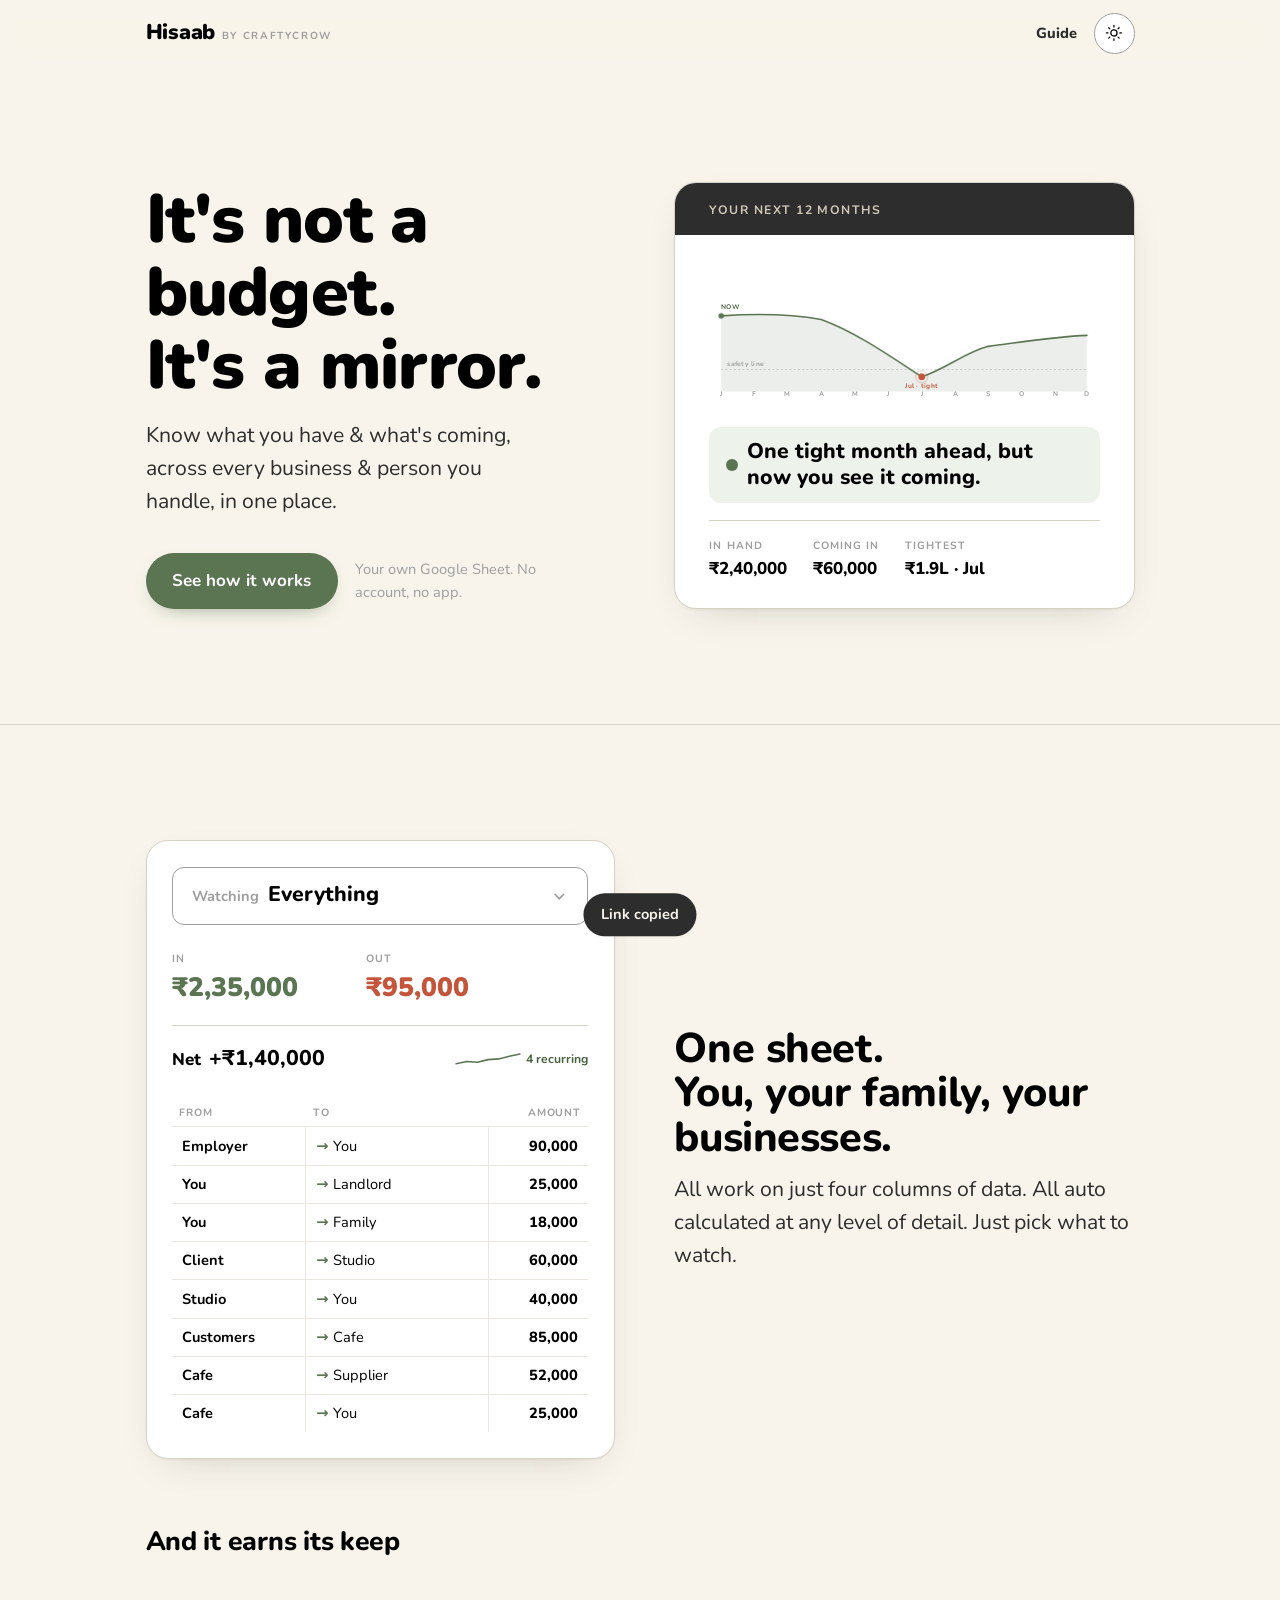
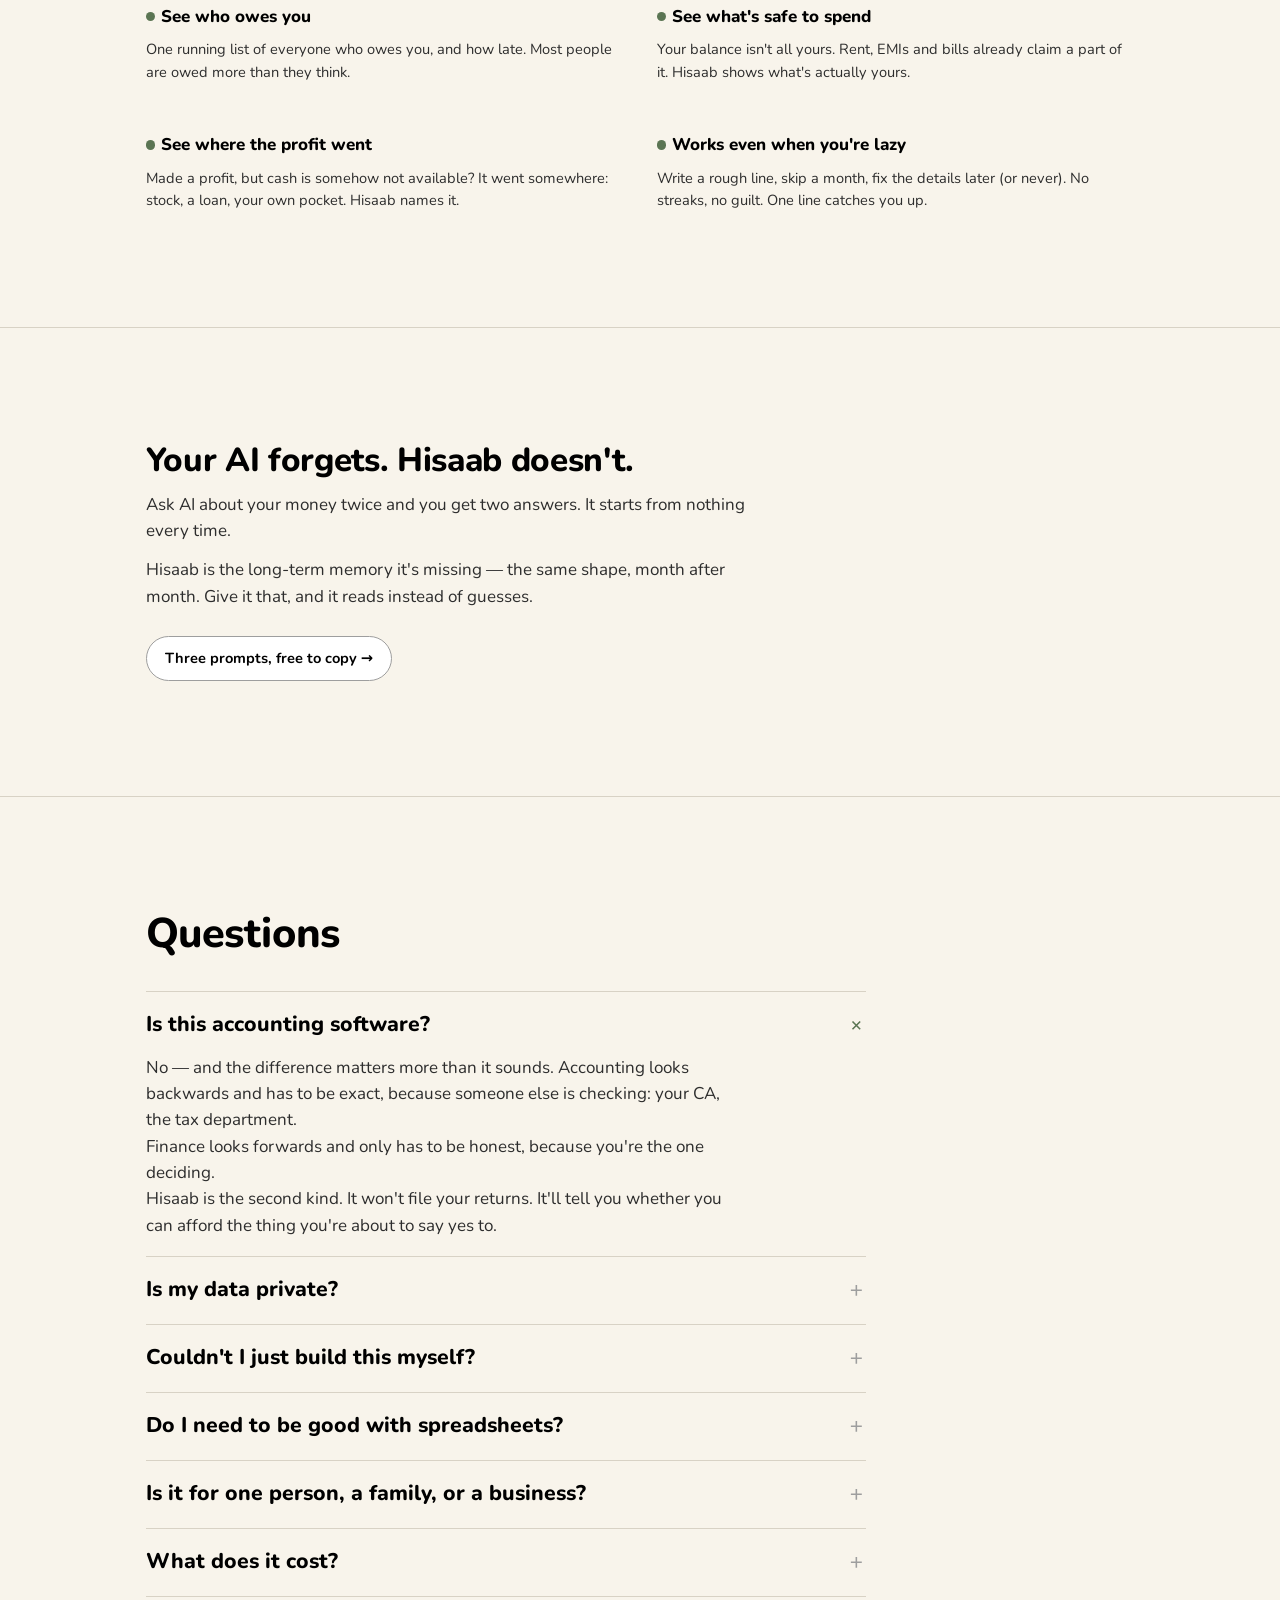
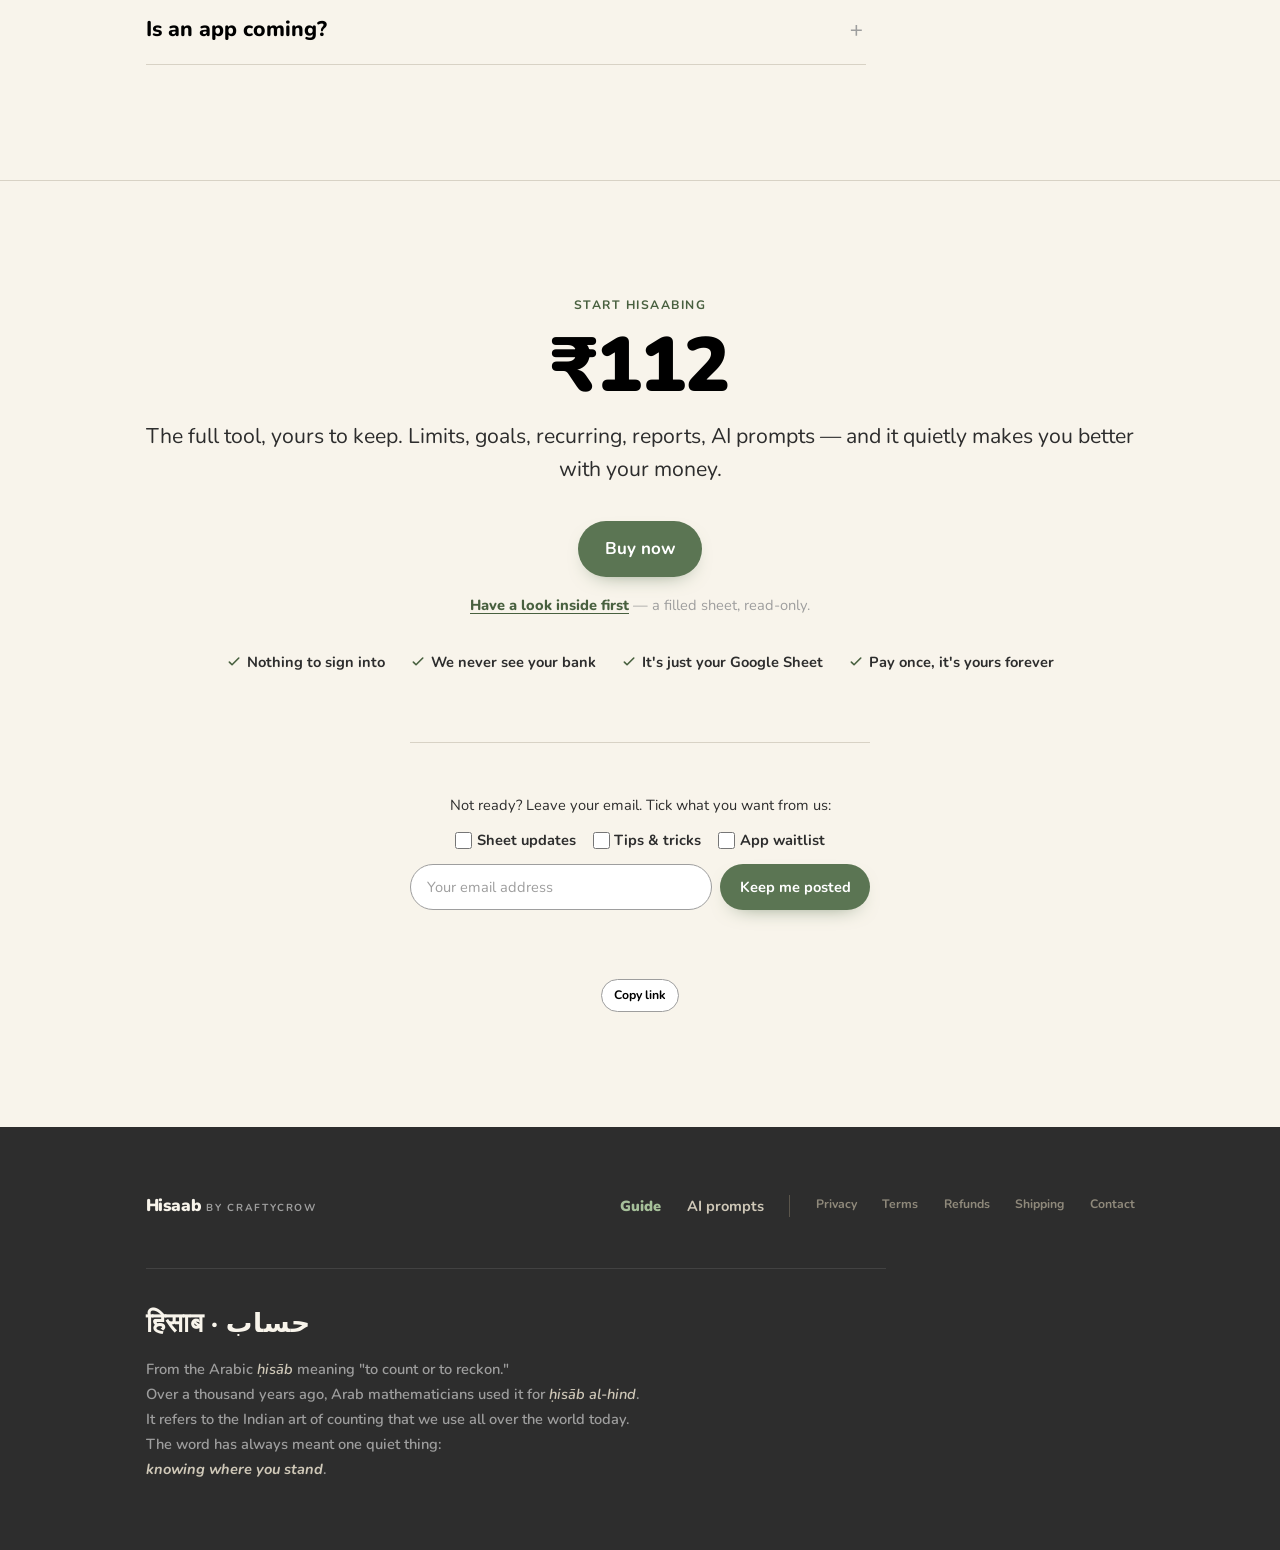
==== docs/index.html @ f3975058 "Landing: the two sheet links are real now The CTA's "look inside" and the thank-you page's sample li" ====
<!DOCTYPE html>
<html lang="en" class="js">
<head>
<meta charset="UTF-8" />
<meta name="viewport" content="width=device-width, initial-scale=1" />
<title>Hisaab — it's not a budget, it's a mirror</title>
<meta name="description" content="Know how much you have, and how much is coming. Your own Google Sheet. No account, no app." />

<link rel="icon" href="favicon.svg" type="image/svg+xml" />
<meta name="theme-color" content="#5B7553" />
<link rel="canonical" href="https://hisaab.craftycrow.co/" />

<!-- Open Graph / social share -->
<meta property="og:type" content="website" />
<meta property="og:site_name" content="Hisaab" />
<meta property="og:title" content="Hisaab — it's not a budget, it's a mirror" />
<meta property="og:description" content="Know how much you have, and how much is coming. Your own Google Sheet. No account, no app." />
<meta property="og:url" content="https://hisaab.craftycrow.co/" />
<meta property="og:image" content="https://hisaab.craftycrow.co/og-image.png" />
<meta property="og:image:width" content="1200" />
<meta property="og:image:height" content="630" />
<meta name="twitter:card" content="summary_large_image" />
<meta name="twitter:title" content="Hisaab — it's not a budget, it's a mirror" />
<meta name="twitter:description" content="Know how much you have, and how much is coming. Your own Google Sheet. No account, no app." />
<meta name="twitter:image" content="https://hisaab.craftycrow.co/og-image.png" />

<link rel="preconnect" href="https://fonts.googleapis.com" />
<link rel="preconnect" href="https://fonts.gstatic.com" crossorigin />
<link href="https://fonts.googleapis.com/css2?family=Nunito:wght@400;600;700;800;900&display=swap" rel="stylesheet" />

<!-- Analytics — GA4 + Meta pixel. Shared by every page. -->
<script src="analytics.js"></script>

<style>
/* ============================================================
   HISAAB — palette matched to the sheet
   sage = positive/actionable/inflows · terracotta = negative
   charcoal = section headers · gray = neutral lines
   cream page, white cards. Nunito throughout.
   Type scale: major third (x1.25). Space: 4px grid, geometric.
   ============================================================ */
:root{
  --fs-xs:.72rem; --fs-sm:.86rem; --fs-base:1rem; --fs-md:1.25rem;
  --fs-lg:1.5625rem; --fs-xl:1.953rem; --fs-2xl:2.441rem; --fs-3xl:3.052rem;
  --sp-1:.25rem; --sp-2:.5rem; --sp-3:.75rem; --sp-4:1rem; --sp-5:1.5rem;
  --sp-6:2rem; --sp-7:3rem; --sp-8:4rem; --sp-9:6rem; --sp-10:8rem;
  --radius:16px; --radius-lg:22px;
  --maxw:1040px; --measure:60ch;
  --ease:cubic-bezier(.22,.61,.36,1);

  --bg:#F8F4EB; --surface:#FFFFFF; --surface-2:#F2ECDF;
  --ink:#000000; --ink-soft:#2D2D2D; --ink-faint:#9E9E9E;
  --line:#D8D2C5; --gray:#9E9E9E; --charcoal:#2D2D2D; --cream:#F8F4EB;
  --accent:#5B7553; --accent-ink:#48603F; --accent-wash:rgba(91,117,83,.12);
  --sage-tint:#EDF2EB; --good:#5B7553; --warn:#C4553A; --terra-tint:#FAEAE4;
  --shadow:0 1px 2px rgba(45,45,45,.05), 0 14px 40px -22px rgba(45,45,45,.25);
}
html[data-theme="dark"]{
  --bg:#1C1D19; --surface:#26271F; --surface-2:#222319;
  --ink:#F4EFE3; --ink-soft:#CBC5B6; --ink-faint:#8E897C;
  --line:#383830; --gray:#6E6E66; --charcoal:#2D2D2D; --cream:#F4EFE3;
  --accent:#8AA87C; --accent-ink:#A6C09A; --accent-wash:rgba(138,168,124,.14);
  --sage-tint:#2B362A; --good:#8AA87C; --warn:#D9745A; --terra-tint:#3A2A24;
  --shadow:0 1px 2px rgba(0,0,0,.3), 0 18px 50px -26px rgba(0,0,0,.7);
}

*{box-sizing:border-box}
html{font-size:clamp(15px,.9rem + .22vw,17px);-webkit-text-size-adjust:100%;scroll-behavior:smooth}
@media (prefers-reduced-motion:reduce){html{scroll-behavior:auto}}
body{margin:0;background:var(--bg);color:var(--ink);
  font-family:"Nunito",system-ui,sans-serif;font-size:var(--fs-base);line-height:1.55;
  -webkit-font-smoothing:antialiased;text-rendering:optimizeLegibility;
  transition:background .4s var(--ease),color .4s var(--ease)}
.display{font-weight:800;line-height:1.08;letter-spacing:-.01em}
.label{font-weight:700;text-transform:uppercase;letter-spacing:.12em;font-size:var(--fs-xs);color:var(--ink-faint)}
.tnum{font-variant-numeric:tabular-nums}
h1,h2,h3{margin:0} p{margin:0} a{color:inherit}

.wrap{width:100%;max-width:var(--maxw);margin-inline:auto;padding-inline:var(--sp-5)}
.section{padding-block:clamp(3.5rem,9vw,7rem)}
.section + .section{border-top:1px solid var(--line)}

.js .reveal{opacity:0;transform:translateY(14px);transition:opacity .7s var(--ease),transform .7s var(--ease)}
.js .reveal.in{opacity:1;transform:none}
@media (prefers-reduced-motion:reduce){.js .reveal{opacity:1;transform:none;transition:none}}

/* top bar */
.topbar{position:sticky;top:0;z-index:40;backdrop-filter:saturate(140%) blur(10px);
  background:color-mix(in srgb,var(--bg) 84%,transparent);border-bottom:1px solid transparent;transition:border-color .3s}
.topbar.scrolled{border-bottom-color:var(--line)}
.topbar .wrap{display:flex;align-items:center;justify-content:space-between;padding-block:var(--sp-3)}
.brand{display:flex;align-items:baseline;gap:.5ch;font-weight:900;font-size:var(--fs-md);letter-spacing:-.01em;text-decoration:none}
.brand small{font-weight:700;font-size:.6rem;text-transform:uppercase;letter-spacing:.16em;color:var(--ink-faint)}
.bar-actions{display:flex;align-items:center;gap:var(--sp-4)}
.barlink{font-weight:800;font-size:var(--fs-sm);color:var(--ink-soft);text-decoration:none;transition:color .2s}
.barlink:hover{color:var(--accent-ink)}
.iconbtn{display:grid;place-items:center;width:2.4rem;height:2.4rem;border-radius:50%;border:1px solid var(--gray);background:var(--surface);color:var(--ink);cursor:pointer;transition:border-color .2s,transform .2s}
.iconbtn:hover{border-color:var(--accent);transform:translateY(-1px)}
.iconbtn svg{width:1.05rem;height:1.05rem;fill:none;stroke:currentColor;stroke-width:1.7;stroke-linecap:round;stroke-linejoin:round}
.iconbtn .moon{display:none}
html[data-theme="dark"] .iconbtn .sun{display:none}
html[data-theme="dark"] .iconbtn .moon{display:block}

.btn{display:inline-flex;align-items:center;gap:.6ch;font-family:inherit;font-weight:700;font-size:var(--fs-sm);padding:.7em 1.25em;border-radius:999px;border:1px solid transparent;cursor:pointer;text-decoration:none;transition:transform .18s var(--ease),box-shadow .2s,border-color .2s;white-space:nowrap}
.btn-primary{background:var(--accent);color:#fff;box-shadow:0 8px 22px -14px var(--accent)}
html[data-theme="dark"] .btn-primary{color:#1C1D19}
.btn-primary:hover{transform:translateY(-2px);box-shadow:0 14px 30px -14px var(--accent)}
.btn-ghost{background:var(--surface);border-color:var(--gray);color:var(--ink)}
.btn-ghost:hover{border-color:var(--accent);transform:translateY(-2px)}
.btn-sm{font-size:var(--fs-xs);padding:.6em 1em}
.btn-lg{font-size:var(--fs-base);padding:.82em 1.5em}
:focus-visible{outline:2.5px solid var(--accent);outline-offset:3px;border-radius:4px}

/* hero */
.hero .wrap{display:grid;gap:clamp(2rem,5vw,3.5rem);grid-template-columns:1fr;align-items:center}
@media(min-width:880px){.hero .wrap{grid-template-columns:1.02fr 1fr}}
.hero-copy h1{font-size:clamp(2.5rem,7vw,4rem);font-weight:900;margin-bottom:var(--sp-4)}
.hero-copy .lede{font-size:var(--fs-md);color:var(--ink-soft);max-width:30ch;margin-bottom:var(--sp-6)}
.hero-cta{display:flex;flex-wrap:wrap;align-items:center;gap:var(--sp-4)}
.hero-cta .fineprint{font-size:var(--fs-sm);color:var(--ink-faint);max-width:22ch}

/* the mirror (signature) */
.mirror{position:relative;background:var(--surface);border:1px solid var(--line);border-radius:var(--radius-lg);padding:0 var(--sp-6) var(--sp-5);box-shadow:var(--shadow);overflow:hidden}
.mirror .cap{background:var(--charcoal);color:var(--cream);margin:0 calc(-1*var(--sp-6)) var(--sp-5);padding:var(--sp-3) var(--sp-6)}
.mirror .cap .label{color:#CFC8B8}
.chart{position:relative;width:100%}
.chart svg{display:block;width:100%;height:auto}
.chart text{font-family:"Nunito",sans-serif;font-weight:700}
.chart .axis{font-size:11px;fill:var(--gray);letter-spacing:.04em}
.chart .lbl{font-size:11px;letter-spacing:.04em}
.line{fill:none;stroke:var(--accent);stroke-width:2.6;stroke-linecap:round;stroke-dasharray:1;stroke-dashoffset:1;animation:draw 1.5s var(--ease) .15s forwards}
@keyframes draw{to{stroke-dashoffset:0}}
.area{fill:var(--accent-wash);opacity:0;animation:fade .8s ease .9s forwards}
.cushion{stroke:var(--gray);stroke-width:1;stroke-dasharray:3 4;opacity:.7}
.dot{opacity:0;animation:fade .5s ease 1.15s forwards}
@keyframes fade{to{opacity:1}}
@media (prefers-reduced-motion:reduce){.line{stroke-dashoffset:0;animation:none}.area,.dot{animation:none;opacity:1}}
.verdict{display:flex;align-items:center;gap:.7ch;background:var(--sage-tint);border-radius:12px;padding:var(--sp-3) var(--sp-4);font-weight:800;font-size:var(--fs-md);line-height:1.2;margin-top:var(--sp-5);color:var(--ink)}
.verdict .pip{flex:none;width:.7rem;height:.7rem;border-radius:50%;background:var(--good)}
.figrow{display:flex;flex-wrap:wrap;gap:var(--sp-2) var(--sp-5);margin-top:var(--sp-4);padding-top:var(--sp-4);border-top:1px solid var(--line)}
.fig{display:flex;flex-direction:column;gap:.1rem}
.fig .k{font-weight:700;font-size:.62rem;text-transform:uppercase;letter-spacing:.1em;color:var(--ink-faint)}
.fig .v{font-weight:800;font-size:var(--fs-base)}

/* features — the moat, shown */
.feat-top{display:grid;gap:clamp(2rem,5vw,3.5rem);grid-template-columns:1fr;align-items:center}
@media(min-width:880px){.feat-top{grid-template-columns:1.02fr 1fr}
  /* desktop only: board first, copy after — breaks the page's left-text rhythm */
  .feat-copy{order:2}.board{order:1}}
.features h2{font-size:var(--fs-2xl);margin-bottom:var(--sp-3)}
.features .lede-2{font-size:var(--fs-md);color:var(--ink-soft);max-width:36ch}

.board{width:100%;max-width:560px;background:var(--surface);border:1px solid var(--line);border-radius:var(--radius-lg);box-shadow:var(--shadow);padding:var(--sp-5)}

/* the watchlist dropdown */
.wl-select{position:relative}
.wl-btn{width:100%;display:flex;align-items:center;gap:.7ch;font:inherit;font-weight:800;font-size:var(--fs-md);padding:.55em .9em;border-radius:12px;border:1px solid var(--gray);background:var(--surface);color:var(--ink);cursor:pointer;transition:border-color .2s}
.wl-btn:hover{border-color:var(--accent)}
.wl-btn .wl-pre{font-weight:700;font-size:var(--fs-sm);color:var(--ink-faint)}
.wl-btn .chev{width:1.1rem;height:1.1rem;color:var(--ink-faint);transition:transform .2s var(--ease);flex:none;margin-left:auto}
.wl-select.open .wl-btn .chev{transform:rotate(180deg);color:var(--accent)}
.wl-menu{position:absolute;left:0;right:0;top:calc(100% + 6px);z-index:20;background:var(--surface);border:1px solid var(--line);border-radius:12px;box-shadow:var(--shadow);padding:var(--sp-1);display:none}
.wl-select.open .wl-menu{display:block}
.wl-opt{display:flex;width:100%;justify-content:space-between;gap:var(--sp-3);font:inherit;font-weight:700;font-size:var(--fs-sm);text-align:left;padding:.5em .7em;border:none;border-radius:8px;background:transparent;color:var(--ink);cursor:pointer}
.wl-opt:hover,.wl-opt.active{background:var(--sage-tint);color:var(--accent-ink)}
.wl-opt small{color:var(--ink-faint);font-weight:700}

/* watchlist summary */
.wl-figs{display:flex;gap:var(--sp-8);margin-top:var(--sp-5)}
.wl-fig .k{font-weight:700;font-size:.62rem;text-transform:uppercase;letter-spacing:.1em;color:var(--ink-faint);display:block}
.wl-fig .v{font-weight:900;font-size:var(--fs-lg);font-variant-numeric:tabular-nums}
.wl-fig.in .v{color:var(--good)} .wl-fig.out .v{color:var(--warn)}
.wl-net{margin-top:var(--sp-4);padding-top:var(--sp-4);border-top:1px solid var(--line);display:flex;flex-wrap:wrap;justify-content:space-between;align-items:center;gap:var(--sp-3) var(--sp-4)}
.wl-net .wl-net-l{font-weight:800}
.wl-net .v{font-variant-numeric:tabular-nums;font-size:var(--fs-md);margin-left:.6ch}
.wl-spark{display:flex;align-items:center;gap:.6ch}
.wl-spark svg{width:64px;height:22px;flex:none;overflow:visible}
.wl-spark .sline{fill:none;stroke:var(--accent);stroke-width:2;stroke-linecap:round;stroke-linejoin:round}
.wl-spark .tag{font-size:var(--fs-xs);font-weight:700;color:var(--accent-ink)}

/* the sheet — feel of a grid, nothing more */
.gridmini{margin-top:var(--sp-5)}
.gridmini table{width:100%;border-collapse:collapse;font-size:var(--fs-sm)}
.gridmini th{text-align:left;font-weight:700;font-size:.62rem;text-transform:uppercase;letter-spacing:.08em;color:var(--ink-faint);padding:.3em .7em .5em}
.gridmini th.amt{text-align:right}
.gridmini td{border-top:1px solid color-mix(in srgb,var(--line) 55%,transparent);padding:.5em .7em;white-space:nowrap}
.gridmini td + td{border-left:1px solid color-mix(in srgb,var(--line) 55%,transparent)}
.gridmini td.from{font-weight:700}
.gridmini td.to{width:44%}
.gridmini td.to .arw{color:var(--accent);margin-right:.5ch;font-weight:800}
.gridmini td.amt{text-align:right;font-variant-numeric:tabular-nums;font-weight:800}
.gridmini tr{transition:background .3s var(--ease)}
.gridmini tr.hl td{background:var(--accent-wash)}

/* payoffs */
.conseq-h{font-size:var(--fs-lg);font-weight:800;margin:var(--sp-8) 0 var(--sp-5)}
.conseq{display:grid;gap:var(--sp-5) var(--sp-6);grid-template-columns:1fr}
@media(min-width:720px){.conseq{grid-template-columns:repeat(2,1fr)}}
.cq h4{font-weight:800;font-size:var(--fs-base);display:flex;align-items:center;gap:.6ch;margin-bottom:var(--sp-2)}
.cq h4 .pip{width:.55rem;height:.55rem;border-radius:50%;background:var(--good);flex:none}
.cq p{color:var(--ink-soft);font-size:var(--fs-sm);line-height:1.55}

/* ai — deliberately small; the whole story lives on ai.html */
.ai-wrap h2{font-size:var(--fs-xl);margin-bottom:var(--sp-3)}
.ai-wrap p{color:var(--ink-soft);max-width:var(--measure);margin:0 0 var(--sp-3)}
.ai-wrap .btn{margin-top:var(--sp-3)}

/* faq */
.faq-wrap h2{font-size:var(--fs-2xl);margin-bottom:var(--sp-6)}
.faq{max-width:720px}
details{border-top:1px solid var(--line);padding:var(--sp-4) 0}
details:last-child{border-bottom:1px solid var(--line)}
summary{list-style:none;cursor:pointer;display:flex;justify-content:space-between;align-items:center;gap:var(--sp-4);font-weight:800;font-size:var(--fs-md)}
summary::-webkit-details-marker{display:none}
summary .chev{flex:none;width:1.1rem;height:1.1rem;transition:transform .25s var(--ease);color:var(--ink-faint)}
details[open] summary .chev{transform:rotate(45deg);color:var(--accent)}
details p{color:var(--ink-soft);max-width:var(--measure);margin-top:var(--sp-3)}

/* cta */
.cta{text-align:center}
.price{font-weight:900;font-size:clamp(3rem,9vw,4.5rem);line-height:1;letter-spacing:-.02em}
.cta .sub{margin-top:var(--sp-4);font-size:var(--fs-md);color:var(--ink-soft)}
.cta .btn-lg{margin-top:var(--sp-6)}
.cta .inside{margin-top:var(--sp-5);font-size:var(--fs-sm);color:var(--ink-faint);max-width:46ch;margin-inline:auto;line-height:1.5}
.cta .peek{margin-top:var(--sp-4);font-size:var(--fs-sm);color:var(--ink-faint)}
.cta .peek a{color:var(--accent-ink);font-weight:800;text-underline-offset:3px}
.trust{display:flex;flex-wrap:wrap;justify-content:center;gap:var(--sp-2) var(--sp-5);margin-top:var(--sp-6);font-size:var(--fs-sm);font-weight:700;color:var(--ink-soft)}
.trust span{display:inline-flex;align-items:center;gap:.5ch}
.trust svg{width:.95rem;height:.95rem;color:var(--accent-ink);fill:none;stroke:currentColor;stroke-width:2.4;stroke-linecap:round;stroke-linejoin:round}
.cta-extra{margin-top:var(--sp-8);padding-top:var(--sp-7);border-top:1px solid var(--line);max-width:460px;margin-inline:auto}
.cta-extra .small{font-size:var(--fs-sm);color:var(--ink-soft);margin-bottom:var(--sp-3)}
.field{display:flex;gap:var(--sp-2);flex-wrap:wrap}
.field input{flex:1 1 200px;background:var(--surface);border:1px solid var(--gray);color:var(--ink);border-radius:999px;padding:.7em 1.1em;font:inherit;font-size:var(--fs-sm)}
.field input::placeholder{color:var(--ink-faint)}
.field input:focus{outline:none;border-color:var(--accent)}
.optrow{display:flex;flex-wrap:wrap;justify-content:center;gap:var(--sp-2) var(--sp-4);margin-bottom:var(--sp-3)}
.opt{display:inline-flex;align-items:center;gap:.5ch;font-size:var(--fs-sm);font-weight:700;color:var(--ink-soft);cursor:pointer}
.opt input{accent-color:var(--accent);width:1rem;height:1rem;cursor:pointer;margin:0}
.capnote{min-height:1.2em;margin-top:var(--sp-3);font-size:var(--fs-sm);color:var(--accent-ink);font-weight:700;opacity:0;transition:opacity .3s}
.capnote.show{opacity:1}
.share-row{display:flex;justify-content:center;gap:var(--sp-2);margin-top:var(--sp-6)}
.share-row .wa svg{width:.95rem;height:.95rem}

/* footer */
footer{padding-block:var(--sp-8);background:var(--charcoal)}
footer .wrap{display:block}
.footrow{display:flex;flex-wrap:wrap;justify-content:space-between;align-items:center;gap:var(--sp-4)}
footer .brand{font-size:var(--fs-base);color:var(--cream)}
footer .brand small{color:#9E9E9E}
footer small{color:#9E9E9E;font-weight:700;text-transform:uppercase;letter-spacing:.1em;font-size:.66rem}
.footnav{display:flex;flex-wrap:wrap;gap:var(--sp-2) var(--sp-5);font-weight:700;font-size:var(--fs-sm)}
.footnav a{color:#CFC8B8;text-decoration:none;transition:color .2s}
.footnav a:hover{color:var(--cream)}
.footnav a[href="guide.html"]{color:#A6C09A;font-weight:900}
.footnav a[href="guide.html"]:hover{color:var(--cream)}
/* legal links stay reachable, just quieter than the product ones */
.footnav .navsep{width:1px;align-self:stretch;min-height:1em;background:#5A554B}
.footnav a.lgl{font-size:var(--fs-xs);color:#8F897B}
.footnav a.lgl:hover{color:var(--cream)}
@media(max-width:560px){
  .footrow{justify-content:center;text-align:center}
  .footnav{justify-content:center;width:100%}
}
.footword{margin-top:var(--sp-7);padding-top:var(--sp-6);border-top:1px solid rgba(255,255,255,.1);max-width:74ch}
.footword .scripts{display:block;font-size:var(--fs-lg);font-weight:800;color:var(--cream);letter-spacing:.02em;margin-bottom:var(--sp-3)}
.footword .trivia{margin:0;color:#9E9E9E;font-weight:600;font-size:var(--fs-sm);line-height:1.7}
.footword .trivia em{color:#CFC8B8;font-style:italic}

.toast{position:fixed;left:50%;bottom:1.4rem;transform:translate(-50%,140%);background:var(--charcoal);color:var(--cream);padding:.7em 1.2em;border-radius:999px;font-size:var(--fs-sm);font-weight:700;z-index:60;transition:transform .35s var(--ease);box-shadow:var(--shadow)}
.toast.show{transform:translate(-50%,0)}
</style>
</head>
<body>

<header class="topbar" id="topbar">
  <div class="wrap">
    <a href="#" class="brand">Hisaab <small>by CraftyCrow</small></a>
    <div class="bar-actions">
      <a href="guide.html" class="barlink">Guide</a>
      <button class="iconbtn" id="theme" aria-label="Switch light and dark (press T)">
        <svg class="sun" viewBox="0 0 24 24"><circle cx="12" cy="12" r="4.2"/><path d="M12 2v2M12 20v2M2 12h2M20 12h2M5 5l1.4 1.4M17.6 17.6 19 19M19 5l-1.4 1.4M6.4 17.6 5 19"/></svg>
        <svg class="moon" viewBox="0 0 24 24"><path d="M20 14.5A8 8 0 1 1 9.5 4a6.3 6.3 0 0 0 10.5 10.5Z"/></svg>
      </button>
    </div>
  </div>
</header>

<main>

  <!-- HERO -->
  <section class="section hero">
    <div class="wrap">
      <div class="hero-copy reveal">
        <h1 class="display">It's not a budget.<br>It's a mirror.</h1>
        <p class="lede">Know what you have &amp; what's coming, across every business &amp; person you handle, in one place.</p>
        <div class="hero-cta">
          <a href="#how" class="btn btn-primary btn-lg">See how it works</a>
          <span class="fineprint">Your own Google Sheet. No account, no app.</span>
        </div>
      </div>

      <div class="mirror reveal">
        <div class="cap"><span class="label">Your next 12 months</span></div>
        <div class="chart">
          <svg viewBox="0 0 640 230" role="img" aria-label="Your projected balance over the next year. It dips below your safety line for one tight month around July, then recovers.">
            <line class="cushion" x1="20" y1="178" x2="620" y2="178"/>
            <path class="area" d="M20,90 C80,86 130,86 184,96 C240,116 300,158 349,190 C390,176 420,150 458,140 C520,132 570,124 620,122 L620,214 L20,214 Z"/>
            <path class="line" pathLength="1" d="M20,90 C80,86 130,86 184,96 C240,116 300,158 349,190 C390,176 420,150 458,140 C520,132 570,124 620,122"/>
            <g class="dot"><circle cx="20" cy="90" r="4.5" fill="var(--accent)"/></g>
            <g class="dot"><circle cx="349" cy="190" r="5.5" fill="var(--warn)"/><circle cx="349" cy="190" r="10" fill="none" stroke="var(--warn)" stroke-width="1" opacity=".5"/></g>
            <text class="lbl" x="20" y="78" fill="var(--accent-ink)">NOW</text>
            <text class="lbl" x="349" y="209" text-anchor="middle" fill="var(--warn)">Jul · tight</text>
            <text class="axis" x="30" y="172" text-anchor="start">safety line</text>
            <g class="axis" text-anchor="middle">
              <text x="20" y="222">J</text><text x="74" y="222">F</text><text x="129" y="222">M</text>
              <text x="184" y="222">A</text><text x="239" y="222">M</text><text x="294" y="222">J</text>
              <text x="349" y="222">J</text><text x="404" y="222">A</text><text x="458" y="222">S</text>
              <text x="513" y="222">O</text><text x="568" y="222">N</text><text x="620" y="222">D</text>
            </g>
          </svg>
        </div>
        <p class="verdict"><span class="pip"></span>One tight month ahead, but now you see it coming.</p>
        <div class="figrow tnum">
          <span class="fig"><span class="k">In hand</span><span class="v">₹2,40,000</span></span>
          <span class="fig"><span class="k">Coming in</span><span class="v">₹60,000</span></span>
          <span class="fig"><span class="k">Tightest</span><span class="v">₹1.9L · Jul</span></span>
        </div>
      </div>
    </div>
  </section>

  <!-- FEATURES -->
  <section class="section features" id="how">
    <div class="wrap">
      <div class="feat-top">
      <div class="feat-copy reveal">
        <h2 class="display">One sheet.<br>You, your family, your businesses.</h2>
        <p class="lede-2">All work on just four columns of data. All auto calculated at any level of detail. Just pick what to watch. </p>
      </div>

      <div class="board reveal">
        <div class="wl-select" id="wlSelect">
          <button class="wl-btn" id="wlBtn" aria-haspopup="listbox" aria-expanded="false">
            <span class="wl-pre">Watching</span><span id="wlCurrent">Everything</span>
            <svg class="chev" viewBox="0 0 24 24" fill="none" stroke="currentColor" stroke-width="2.2"><path d="M6 9l6 6 6-6"/></svg>
          </button>
          <div class="wl-menu" role="listbox" aria-label="What to watch">
            <button class="wl-opt active" role="option" data-scope="everything">Everything <small>all of it</small></button>
            <button class="wl-opt" role="option" data-scope="personal">Personal <small>just you</small></button>
            <button class="wl-opt" role="option" data-scope="family">Family <small>shared pot</small></button>
            <button class="wl-opt" role="option" data-scope="studio">Studio <small>freelance</small></button>
            <button class="wl-opt" role="option" data-scope="cafe">Cafe <small>the shop</small></button>
          </div>
        </div>

        <div class="wl-figs tnum">
          <div class="wl-fig in"><span class="k">In</span><span class="v" id="wlIn">₹2,35,000</span></div>
          <div class="wl-fig out"><span class="k">Out</span><span class="v" id="wlOut">₹95,000</span></div>
        </div>
        <div class="wl-net tnum">
          <span class="wl-net-l">Net<span class="v" id="wlNet">+₹1,40,000</span></span>
          <span class="wl-spark" id="wlSpark">
            <svg viewBox="0 0 100 28" preserveAspectRatio="none"><polyline class="sline" id="wlSline" points=""/></svg>
            <span class="tag" id="wlTag">4 recurring</span>
          </span>
        </div>

        <div class="gridmini tnum">
          <table>
            <thead>
              <tr><th>From</th><th>To</th><th class="amt">Amount</th></tr>
            </thead>
            <tbody>
              <tr data-scope="personal"><td class="from">Employer</td><td class="to"><span class="arw">→</span>You</td><td class="amt">90,000</td></tr>
              <tr data-scope="personal"><td class="from">You</td><td class="to"><span class="arw">→</span>Landlord</td><td class="amt">25,000</td></tr>
              <tr data-scope="personal family"><td class="from">You</td><td class="to"><span class="arw">→</span>Family</td><td class="amt">18,000</td></tr>
              <tr data-scope="studio"><td class="from">Client</td><td class="to"><span class="arw">→</span>Studio</td><td class="amt">60,000</td></tr>
              <tr data-scope="studio personal"><td class="from">Studio</td><td class="to"><span class="arw">→</span>You</td><td class="amt">40,000</td></tr>
              <tr data-scope="cafe"><td class="from">Customers</td><td class="to"><span class="arw">→</span>Cafe</td><td class="amt">85,000</td></tr>
              <tr data-scope="cafe"><td class="from">Cafe</td><td class="to"><span class="arw">→</span>Supplier</td><td class="amt">52,000</td></tr>
              <tr data-scope="cafe personal"><td class="from">Cafe</td><td class="to"><span class="arw">→</span>You</td><td class="amt">25,000</td></tr>
            </tbody>
          </table>
        </div>
      </div>
      </div>

      <h3 class="conseq-h display reveal">And it earns its keep</h3>
      <div class="conseq">
        <div class="cq reveal">
          <h4><span class="pip"></span>See who owes you</h4>
          <p>One running list of everyone who owes you, and how late. Most people are owed more than they think.</p>
        </div>
        <div class="cq reveal">
          <h4><span class="pip"></span>See what's safe to spend</h4>
          <p>Your balance isn't all yours. Rent, EMIs and bills already claim a part of it. Hisaab shows what's actually yours.</p>
        </div>
        <div class="cq reveal">
          <h4><span class="pip"></span>See where the profit went</h4>
          <p>Made a profit, but cash is somehow not available? It went somewhere: stock, a loan, your own pocket. Hisaab names it.</p>
        </div>
        <div class="cq reveal">
          <h4><span class="pip"></span>Works even when you're lazy</h4>
          <p>Write a rough line, skip a month, fix the details later (or never). No streaks, no guilt. One line catches you up.</p>
        </div>
      </div>
    </div>
  </section>

  <!-- AI -->
  <section class="section ai-wrap" id="ai">
    <div class="wrap">
      <h2 class="display reveal">Your AI forgets. Hisaab doesn't.</h2>
      <p class="reveal">Ask AI about your money twice and you get two answers. It starts from nothing every time.</p>
      <p class="reveal">Hisaab is the long-term memory it's missing — the same shape, month after month. Give it that, and it reads instead of guesses.</p>
      <a class="btn btn-ghost reveal" href="ai.html">Three prompts, free to copy →</a>
    </div>
  </section>

  <!-- FAQ -->
  <section class="section faq-wrap">
    <div class="wrap">
      <h2 class="display reveal">Questions</h2>
      <div class="faq reveal">
        <details open>
          <summary>Is this accounting software?<svg class="chev" viewBox="0 0 24 24" fill="none" stroke="currentColor" stroke-width="2"><path d="M12 5v14M5 12h14"/></svg></summary>
          <p>No — and the difference matters more than it sounds. Accounting looks backwards and has to be exact, because someone else is checking: your CA, the tax department.
              <br> Finance looks forwards and only has to be honest, because you're the one deciding.
              <br> Hisaab is the second kind. It won't file your returns. It'll tell you whether you can afford the thing you're about to say yes to.</p>
        </details>
        <details>
          <summary>Is my data private?<svg class="chev" viewBox="0 0 24 24" fill="none" stroke="currentColor" stroke-width="2"><path d="M12 5v14M5 12h14"/></svg></summary>
          <p>It's your own Google Sheet, in your Drive. We never see it.</p>
        </details>
        <details>
          <summary>Couldn't I just build this myself?<svg class="chev" viewBox="0 0 24 24" fill="none" stroke="currentColor" stroke-width="2"><path d="M12 5v14M5 12h14"/></svg></summary>
          <p>Try it. We did for years. Every version ended half-built and redesigned, with our time going into the sheet instead of the money.
              <br> We got it down to 4 columns: date, amount, from, to. Can't get simpler, and that simplicity took years to find. We did it once, so you don't have to.
              <br> Your focus stays on your money, not the sheet.</p>
        </details>
        <details>
          <summary>Do I need to be good with spreadsheets?<svg class="chev" viewBox="0 0 24 24" fill="none" stroke="currentColor" stroke-width="2"><path d="M12 5v14M5 12h14"/></svg></summary>
          <p>Nope. You just type what came in and what went out. Hisaab does the rest. You can do more as you get comfortable with it.</p>
        </details>
        <details>
          <summary>Is it for one person, a family, or a business?<svg class="chev" viewBox="0 0 24 24" fill="none" stroke="currentColor" stroke-width="2"><path d="M12 5v14M5 12h14"/></svg></summary>
          <p>All of them. One person, a family, or many businesses — all in the same sheet.</p>
        </details>
        <details>
          <summary>What does it cost?<svg class="chev" viewBox="0 0 24 24" fill="none" stroke="currentColor" stroke-width="2"><path d="M12 5v14M5 12h14"/></svg></summary>
          <p>₹112, once. It's your Google Sheet, not our server — nothing for us to run means nothing for you to renew.
              <br> We also run live group sessions every so often. You're never alone with a file.</p>
        </details>
        <details>
          <summary>Is an app coming?<svg class="chev" viewBox="0 0 24 24" fill="none" stroke="currentColor" stroke-width="2"><path d="M12 5v14M5 12h14"/></svg></summary>
          <p>Yes, depending on the demand. It will make things easier to use and more powerful.
              <br> The sheet isn't a demo for it. Sheet and app will run in parallel: your rows work in both. Tick the app box below to hold your place in line lock in a sweet early adopter discount.</p>
        </details>
      </div>
    </div>
  </section>

  <!-- CTA -->
  <section class="section cta" id="get">
    <div class="wrap">
      <p class="label reveal" style="color:var(--accent-ink);margin-bottom:var(--sp-3)">Start hisaabing</p>
      <div class="price display tnum reveal">₹112</div>
      <p class="sub reveal">The full tool, yours to keep. Limits, goals, recurring, reports, AI prompts — and it quietly makes you better with your money.</p>
      <!-- RAZORPAY: live ₹112 Payment Page. -->
      <a href="https://rzp.io/rzp/hisaab" class="btn btn-primary btn-lg reveal" id="buyBtn">Buy now</a>

      <!-- Demo: 'Hisaab — Sample Data', shared anyone-with-link → Viewer, with copy and
           download turned off. The /edit URL is correct: a viewer gets the real Sheets UI
           in view-only mode, tabs and all, which is the whole point of looking inside. -->
      <p class="peek reveal" id="peek"><a href="https://docs.google.com/spreadsheets/d/1dCx1LoKB7EAoq1Jb7nFKnoZnJEbb1T_bXIEAYVYGASI/edit?usp=sharing" id="demoLink" target="_blank" rel="noopener">Have a look inside first</a> — a filled sheet, read-only.</p>

      <div class="trust reveal">
        <span><svg viewBox="0 0 24 24"><path d="M5 12l4 4 10-10"/></svg>Nothing to sign into</span>
        <span><svg viewBox="0 0 24 24"><path d="M5 12l4 4 10-10"/></svg>We never see your bank</span>
        <span><svg viewBox="0 0 24 24"><path d="M5 12l4 4 10-10"/></svg>It's just your Google Sheet</span>
        <span><svg viewBox="0 0 24 24"><path d="M5 12l4 4 10-10"/></svg>Pay once, it's yours forever</span>
      </div>

      <div class="cta-extra reveal">
        <p class="small">Not ready? Leave your email. Tick what you want from us:</p>
        <div class="optrow">
          <label class="opt"><input type="checkbox" value="updates" />Sheet updates</label>
          <label class="opt"><input type="checkbox" value="tips" />Tips &amp; tricks</label>
          <label class="opt"><input type="checkbox" value="app" />App waitlist</label>
        </div>
        <div class="field">
          <input id="capIn" type="email" placeholder="Your email address" aria-label="Your email address" />
          <button class="btn btn-primary" id="capBtn">Keep me posted</button>
        </div>
        <div class="capnote" id="capNote">On its way.</div>
        <div class="share-row">
          <button class="btn btn-ghost btn-sm" id="copyLink">Copy link</button>
        </div>
      </div>
    </div>
  </section>
</main>

<footer>
  <div class="wrap">
    <div class="footrow">
      <span class="brand display">Hisaab <small>by CraftyCrow</small></span>
      <nav class="footnav">
        <a href="guide.html">Guide</a>
        <a href="ai.html">AI prompts</a>
        <span class="navsep" aria-hidden="true"></span>
        <a class="lgl" href="privacy.html">Privacy</a>
        <a class="lgl" href="terms.html">Terms</a>
        <a class="lgl" href="refund.html">Refunds</a>
        <a class="lgl" href="shipping.html">Shipping</a>
        <a class="lgl" href="contact.html">Contact</a>
      </nav>
    </div>
    <div class="footword">
      <span class="scripts">हिसाब · حساب</span>
      <p class="trivia">From the Arabic <em>ḥisāb</em> meaning "to count or to reckon."
          <br> Over a thousand years ago, Arab mathematicians used it for <em>ḥisāb al-hind</em>.
          <br>It refers to the Indian art of counting that we use all over the world today.
          <br>The word has always meant one quiet thing:
          <br><b><em>knowing where you stand</em></b>.</p>
    </div>
  </div>
</footer>

<div class="toast" id="toast">Link copied</div>

<script>
(function(){
  "use strict";
  var root=document.documentElement;
  function setTheme(t){root.setAttribute("data-theme",t);try{localStorage.setItem("hisaab-theme",t);}catch(e){}}
  (function(){var s=null;try{s=localStorage.getItem("hisaab-theme");}catch(e){}
    root.setAttribute("data-theme", s || "light");})();
  function toggle(){setTheme(root.getAttribute("data-theme")==="dark"?"light":"dark");}
  document.getElementById("theme").addEventListener("click",toggle);
  document.addEventListener("keydown",function(e){if((e.key==="t"||e.key==="T")&&!/input|textarea/i.test(e.target.tagName))toggle();});

  var toast=document.getElementById("toast"),tT;
  function showToast(m){toast.textContent=m;toast.classList.add("show");clearTimeout(tT);tT=setTimeout(function(){toast.classList.remove("show");},1900);}

  document.getElementById("copyLink").addEventListener("click",function(){
    var link=document.querySelector('link[rel="canonical"]');
    var url=(link&&link.href)||location.origin+"/";
    if(navigator.clipboard&&navigator.clipboard.writeText){navigator.clipboard.writeText(url).then(function(){showToast("Link copied");},function(){showToast("Copy failed");});}
    else{var t=document.createElement("textarea");t.value=url;document.body.appendChild(t);t.select();try{document.execCommand("copy");showToast("Link copied");}catch(e){showToast("Copy failed");}document.body.removeChild(t);}
  });

  // buy button — opens Razorpay Payment Page once the URL is set; until then, guide to email capture
  var buyBtn=document.getElementById("buyBtn");
  if(buyBtn){
    buyBtn.addEventListener("click",function(e){
      if(buyBtn.getAttribute("href")==="PASTE_RAZORPAY_URL"){
        e.preventDefault();
        showToast("Payments open any day now — drop your email below and we'll tell you first.");
        var ci=document.getElementById("capIn");
        if(ci){ci.scrollIntoView({behavior:"smooth",block:"center"});setTimeout(function(){ci.focus();},350);}
      }
    });
  }

  // capture — posts to CraftyForms
  var CRAFTY_FORM="https://crafty-form-server.fly.dev/api/incoming-webhook/092f09b0feb36b850c5b0aa54fd27d7e9b5f4f7f/86ee5fad-4a0c-46b6-95dd-7efdb2c15ca5";
  document.getElementById("capBtn").addEventListener("click",function(){
    var input=document.getElementById("capIn"),v=input.value.trim(),note=document.getElementById("capNote"),btn=this;
    var picked=[].slice.call(document.querySelectorAll(".optrow input:checked")).map(function(c){return c.value;});
    function warn(m){note.textContent=m;note.style.color="var(--warn)";note.classList.add("show");}
    if(!/^[^@\s]+@[^@\s]+\.[^@\s]+$/.test(v)){warn("Add a valid email first.");return;}
    if(!picked.length){warn("Tick at least one box.");return;}
    btn.disabled=true;note.textContent="Sending…";note.style.color="var(--ink-faint)";note.classList.add("show");
    fetch(CRAFTY_FORM,{method:"POST",headers:{"Content-Type":"application/json"},
      body:JSON.stringify({email_id_0:v,opt_ins_1:picked.join(", ")})})
      .then(function(r){
        if(!r.ok)throw 0;
        note.textContent="Noted. You're on the list.";note.style.color="var(--accent-ink)";
        if(window.hisaab)window.hisaab.track("generate_lead","Lead",{event_category:"engagement",event_label:picked.join(", ")});
        input.value="";
        [].slice.call(document.querySelectorAll(".optrow input:checked")).forEach(function(c){c.checked=false;});
      })
      .catch(function(){warn("That didn't send. Try again, or email support@craftycrow.co.");})
      .then(function(){btn.disabled=false;});
  });
  document.getElementById("capIn").addEventListener("keydown",function(e){if(e.key==="Enter")document.getElementById("capBtn").click();});

  // watchlist demo — the sheet rolled up to any scope
  var wlSelect=document.getElementById("wlSelect");
  if(wlSelect){
    var wlBtn=document.getElementById("wlBtn"),
        wlCurrent=document.getElementById("wlCurrent"),
        wlOpts=wlSelect.querySelectorAll(".wl-opt"),
        wlRows=document.querySelectorAll(".gridmini tbody tr"),
        wlIn=document.getElementById("wlIn"),wlOut=document.getElementById("wlOut"),
        wlNet=document.getElementById("wlNet"),wlSline=document.getElementById("wlSline"),
        wlTag=document.getElementById("wlTag"),wlSpark=document.getElementById("wlSpark");
    var data={
      everything:{label:"Everything",in:"₹2,35,000",out:"₹95,000",net:"+₹1,40,000",tag:"4 recurring",spark:[.30,.42,.38,.52,.56,.70,.82]},
      personal:{label:"Personal",in:"₹1,55,000",out:"₹43,000",net:"+₹1,12,000",tag:"salary · monthly",spark:[.50,.52,.50,.54,.53,.56,.58]},
      family:{label:"Family",in:"₹18,000",out:"₹16,000",net:"+₹2,000",tag:"household · monthly",spark:[.50,.50,.50,.50,.50,.50,.50]},
      studio:{label:"Studio",in:"₹60,000",out:"₹40,000",net:"+₹20,000",tag:"retainer · monthly",spark:[.40,.62,.44,.66,.48,.68,.52]},
      cafe:{label:"Cafe",in:"₹85,000",out:"₹77,000",net:"+₹8,000",tag:"supplies · monthly",spark:[.45,.60,.50,.68,.42,.64,.55]}
    };
    function sparkPts(a){return a.map(function(v,i){var x=i*(100/(a.length-1));var y=26-v*24;return x.toFixed(1)+","+y.toFixed(1);}).join(" ");}
    function pick(s){
      var d=data[s];
      wlCurrent.textContent=d.label;
      wlIn.textContent=d.in;wlOut.textContent=d.out;wlNet.textContent=d.net;
      wlSline.setAttribute("points",sparkPts(d.spark));
      wlTag.textContent=d.tag;
      wlOpts.forEach(function(o){o.classList.toggle("active",o.getAttribute("data-scope")===s);});
      wlRows.forEach(function(r){
        var on=s!=="everything"&&(" "+r.getAttribute("data-scope")+" ").indexOf(" "+s+" ")>-1;
        r.classList.toggle("hl",on);
      });
      closeMenu();
    }
    function openMenu(){wlSelect.classList.add("open");wlBtn.setAttribute("aria-expanded","true");}
    function closeMenu(){wlSelect.classList.remove("open");wlBtn.setAttribute("aria-expanded","false");}
    wlBtn.addEventListener("click",function(e){e.stopPropagation();wlSelect.classList.contains("open")?closeMenu():openMenu();});
    wlOpts.forEach(function(o){o.addEventListener("click",function(){pick(o.getAttribute("data-scope"));});});
    document.addEventListener("click",function(e){if(!wlSelect.contains(e.target))closeMenu();});
    document.addEventListener("keydown",function(e){if(e.key==="Escape")closeMenu();});
    pick("everything");
  }

  var bar=document.getElementById("topbar");
  addEventListener("scroll",function(){bar.classList.toggle("scrolled",scrollY>8);},{passive:true});

  var reduce=window.matchMedia&&matchMedia("(prefers-reduced-motion: reduce)").matches;
  var els=document.querySelectorAll(".reveal");
  if(reduce||!("IntersectionObserver" in window)){els.forEach(function(el){el.classList.add("in");});}
  else{var io=new IntersectionObserver(function(es){es.forEach(function(en){if(en.isIntersecting){en.target.classList.add("in");io.unobserve(en.target);}});},{rootMargin:"0px 0px -8% 0px",threshold:.12});els.forEach(function(el){io.observe(el);});}
})();
</script>
</body>
</html>
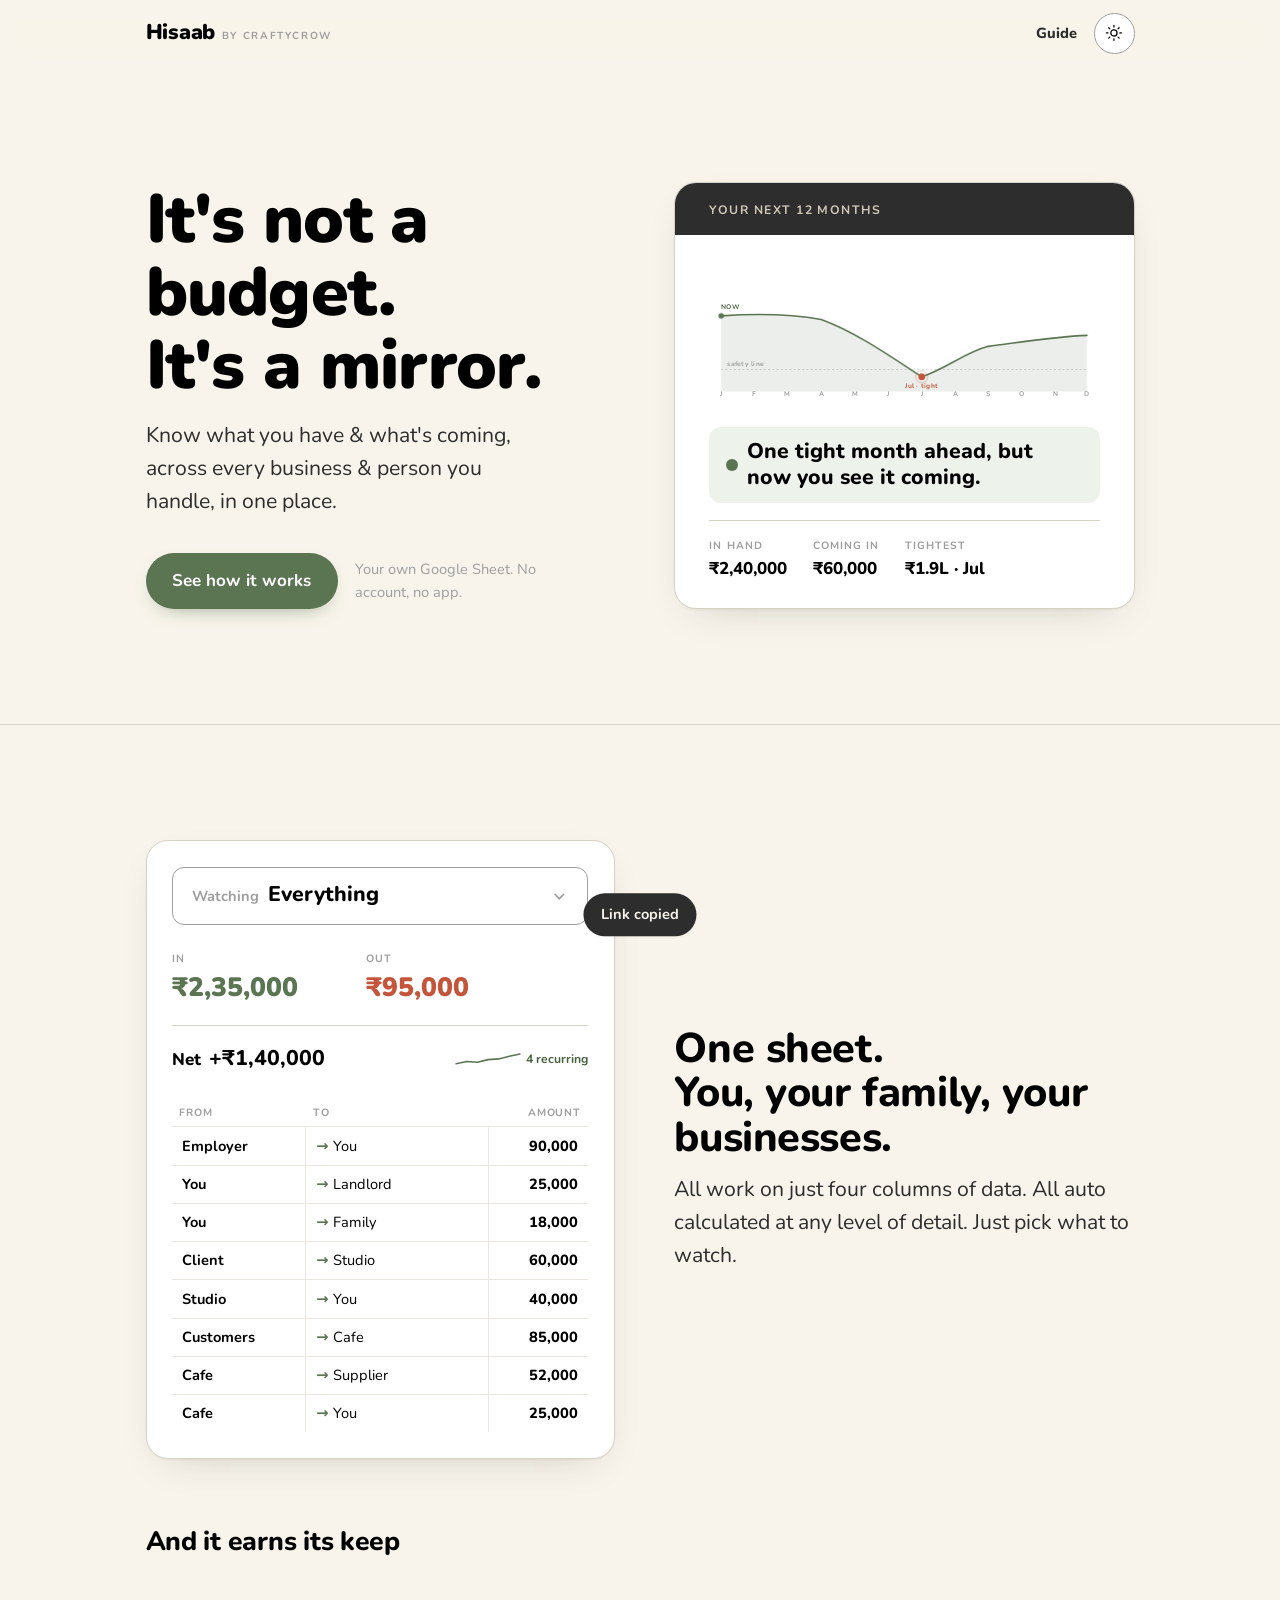
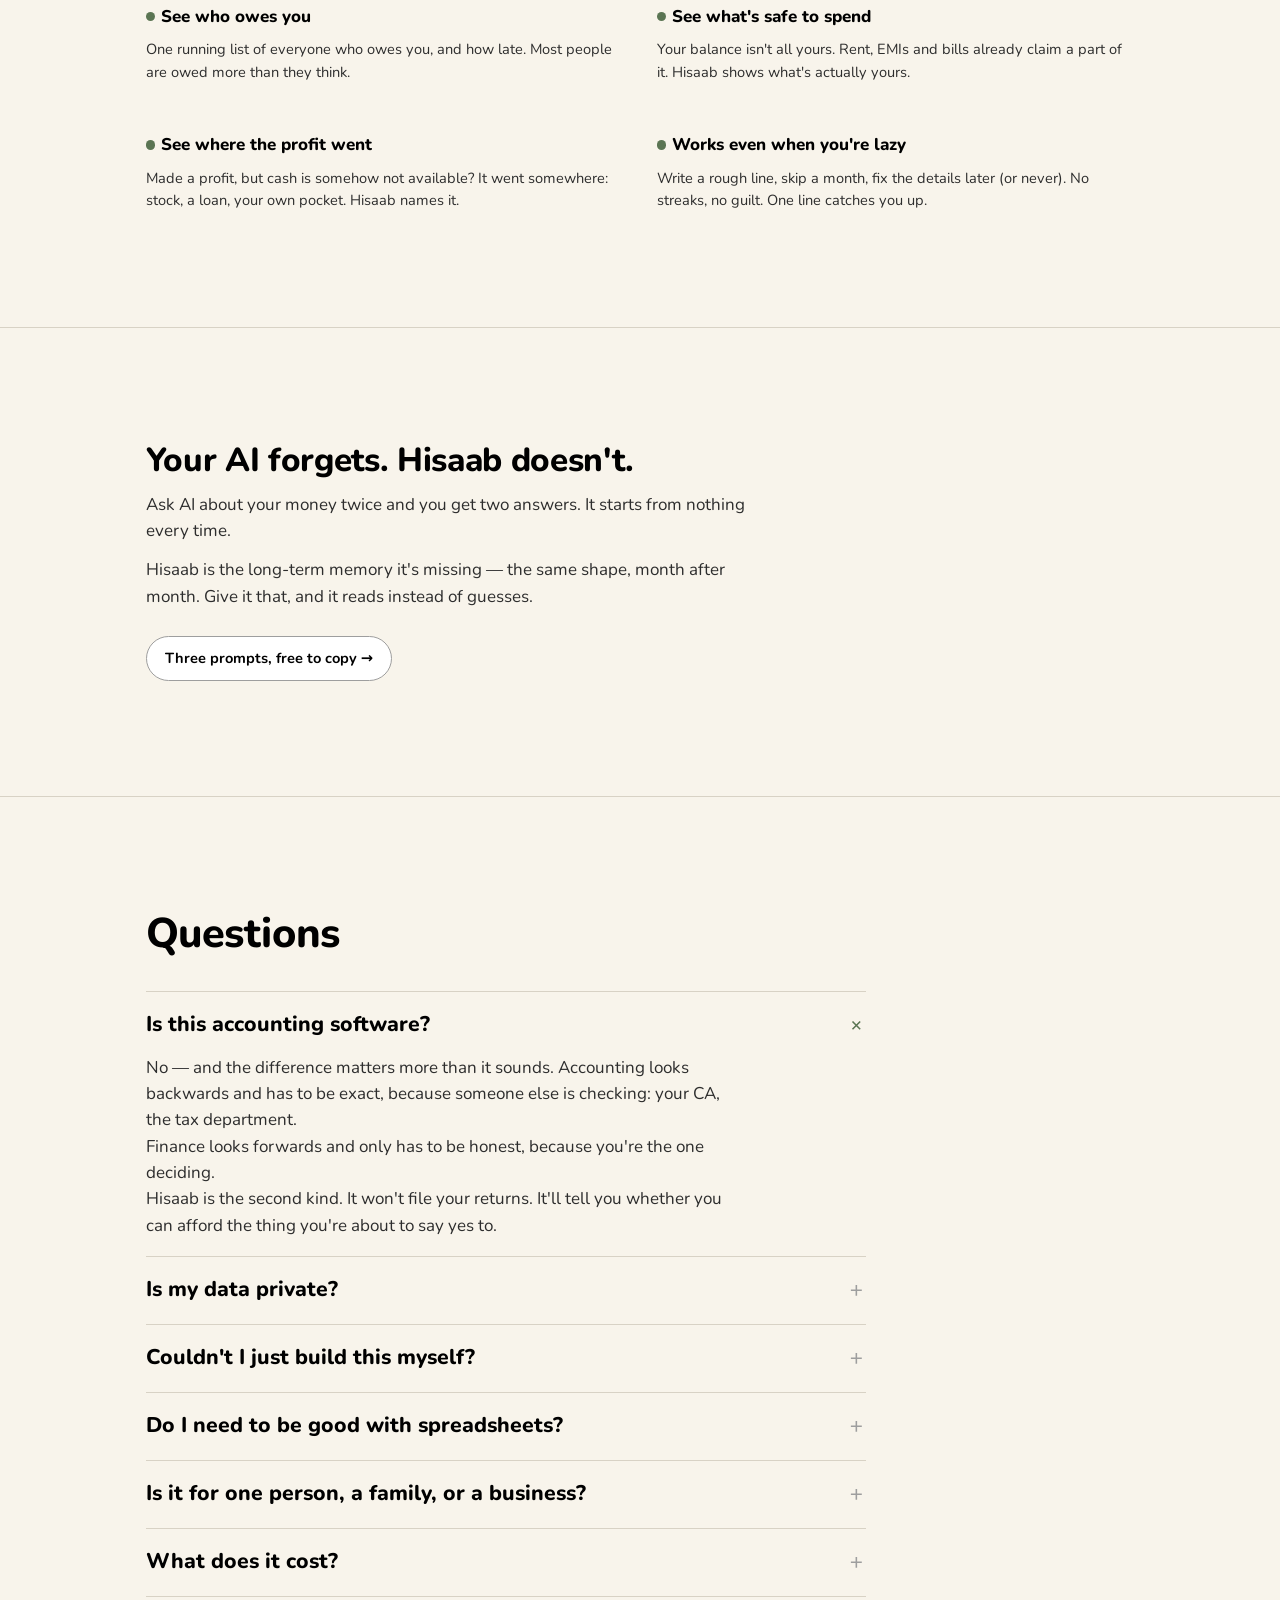
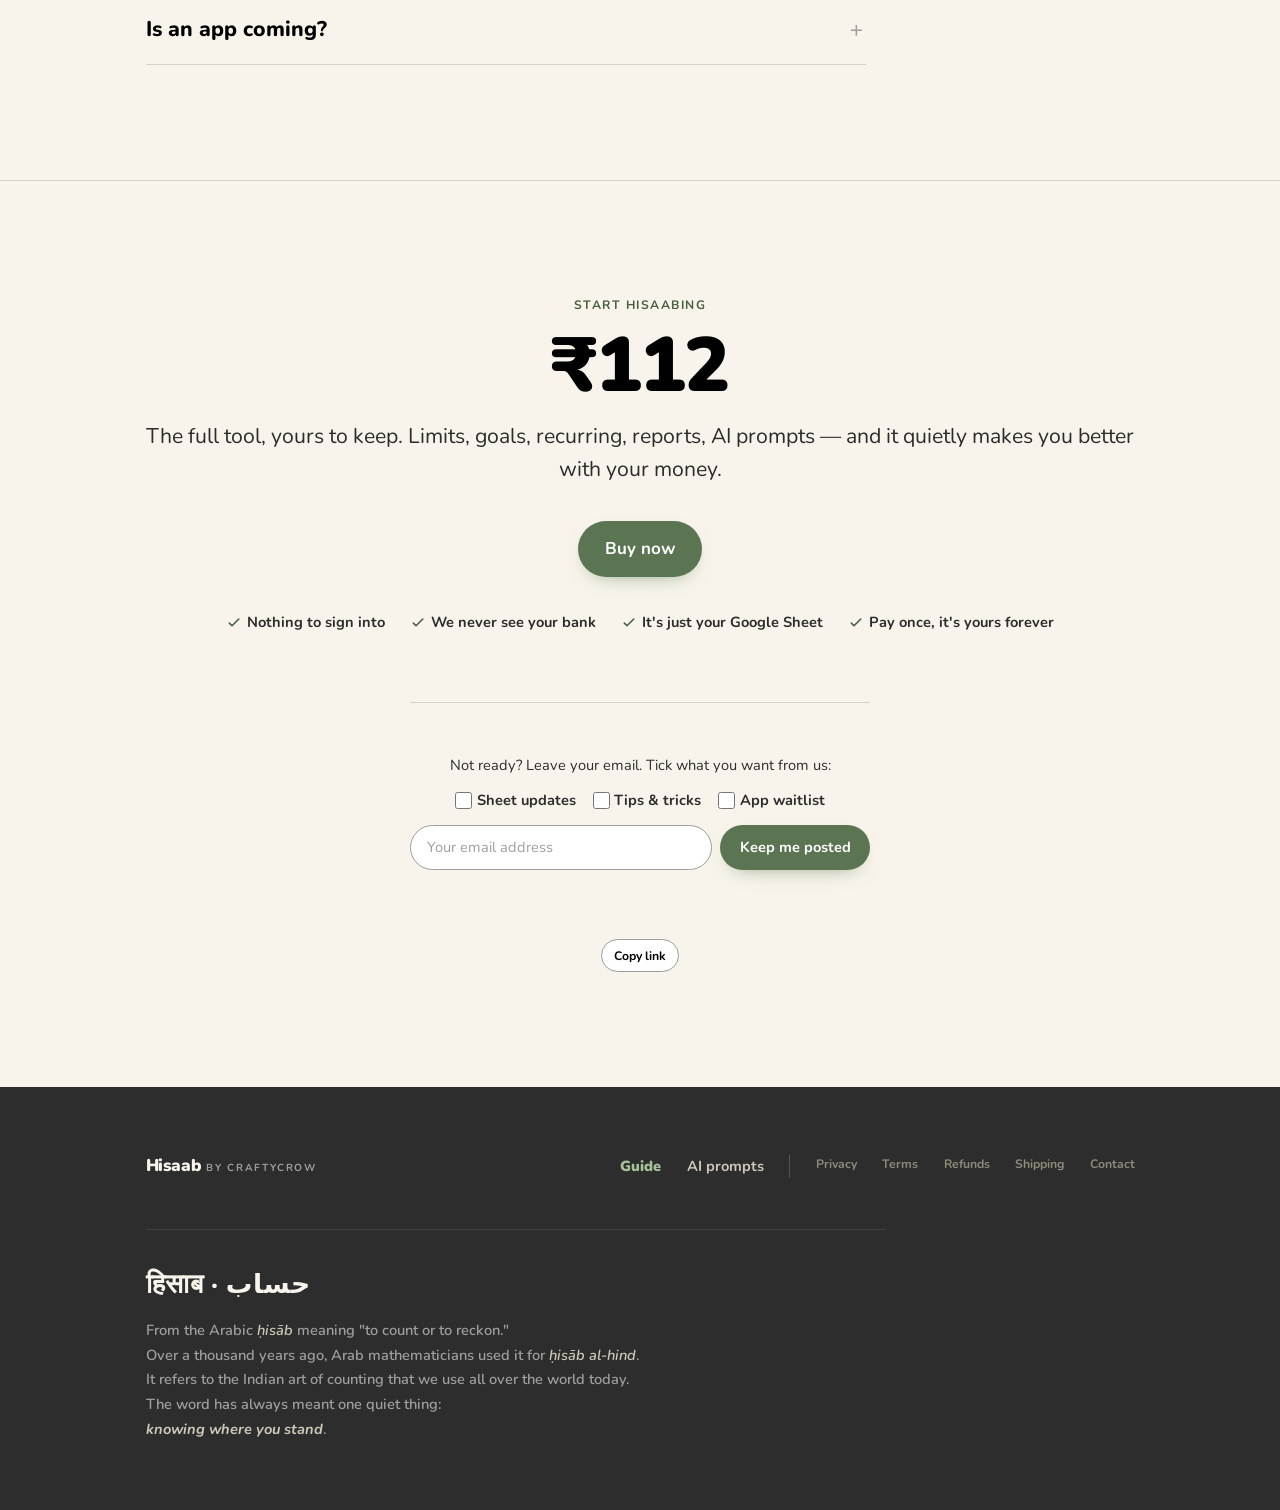
==== commit 150f49e6: "Landing: no demo door beside the buy button The "have a look inside" line sat directly under Buy now" ====
--- a/docs/index.html
+++ b/docs/index.html
@@ -469,10 +469,10 @@
       <!-- RAZORPAY: live ₹112 Payment Page. -->
       <a href="https://rzp.io/rzp/hisaab" class="btn btn-primary btn-lg reveal" id="buyBtn">Buy now</a>
 
-      <!-- Demo: 'Hisaab — Sample Data', shared anyone-with-link → Viewer, with copy and
-           download turned off. The /edit URL is correct: a viewer gets the real Sheets UI
-           in view-only mode, tabs and all, which is the whole point of looking inside. -->
-      <p class="peek reveal" id="peek"><a href="https://docs.google.com/spreadsheets/d/1dCx1LoKB7EAoq1Jb7nFKnoZnJEbb1T_bXIEAYVYGASI/edit?usp=sharing" id="demoLink" target="_blank" rel="noopener">Have a look inside first</a> — a filled sheet, read-only.</p>
+      <!-- No demo link at the CTA. A second door beside the buy button is an exit, and
+           a stranger's filled sheet reads as "this is how much you must know" rather than
+           as proof. The sample lives on the thank-you page, where looking around is free.
+           .peek styling is kept — the line may come back somewhere earlier on the page. -->
 
       <div class="trust reveal">
         <span><svg viewBox="0 0 24 24"><path d="M5 12l4 4 10-10"/></svg>Nothing to sign into</span>
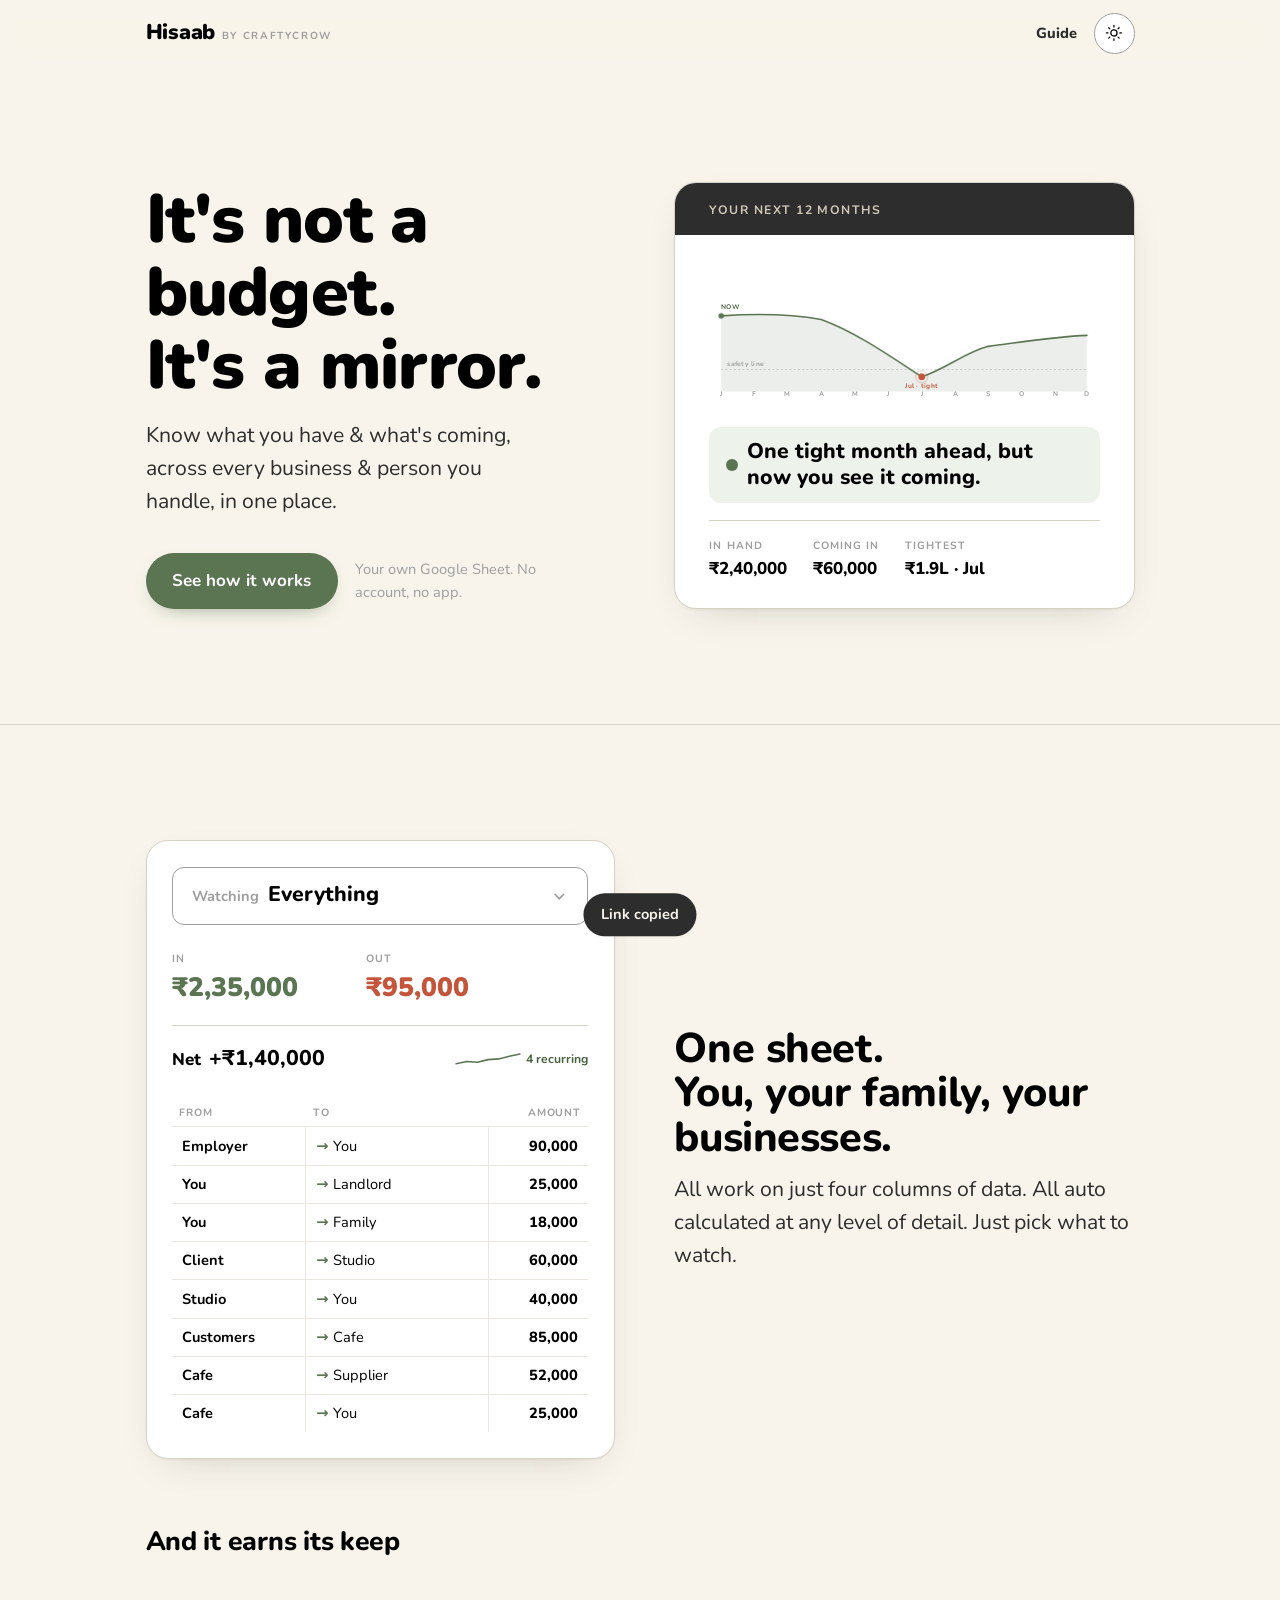
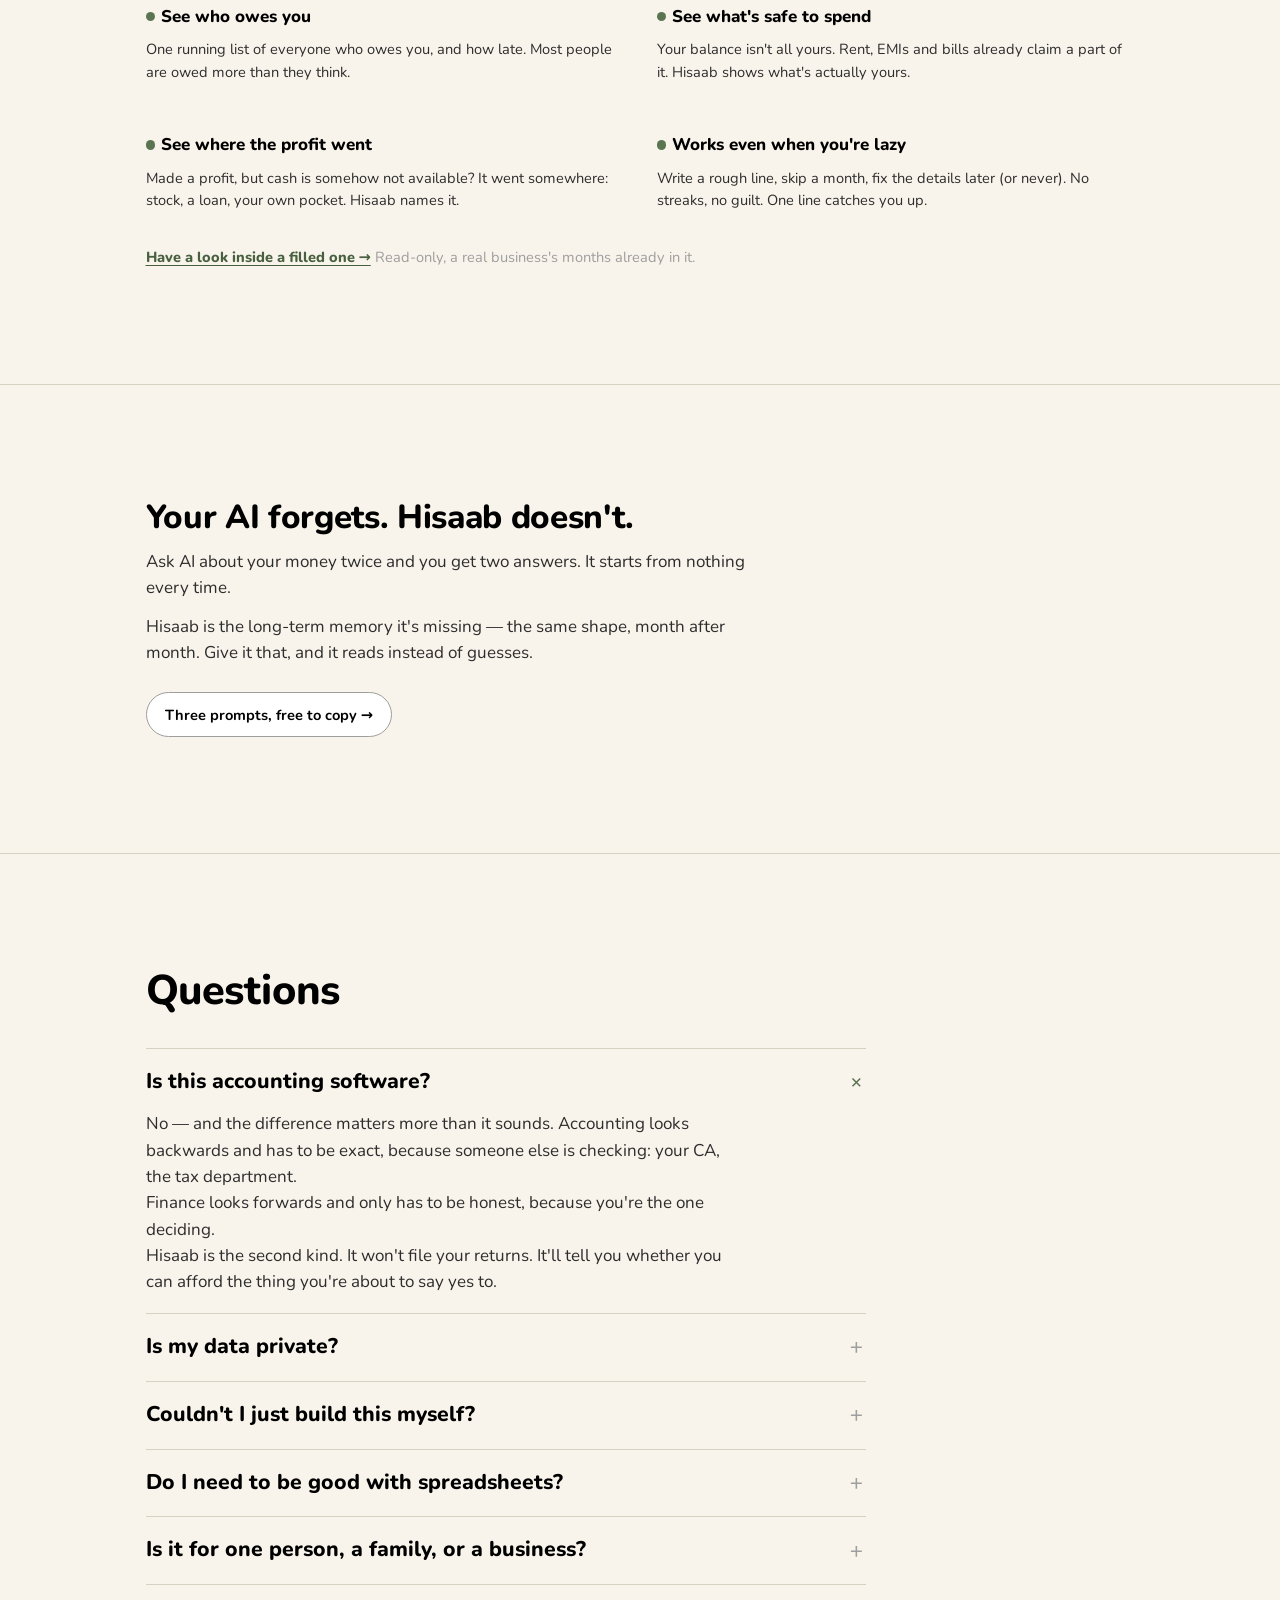
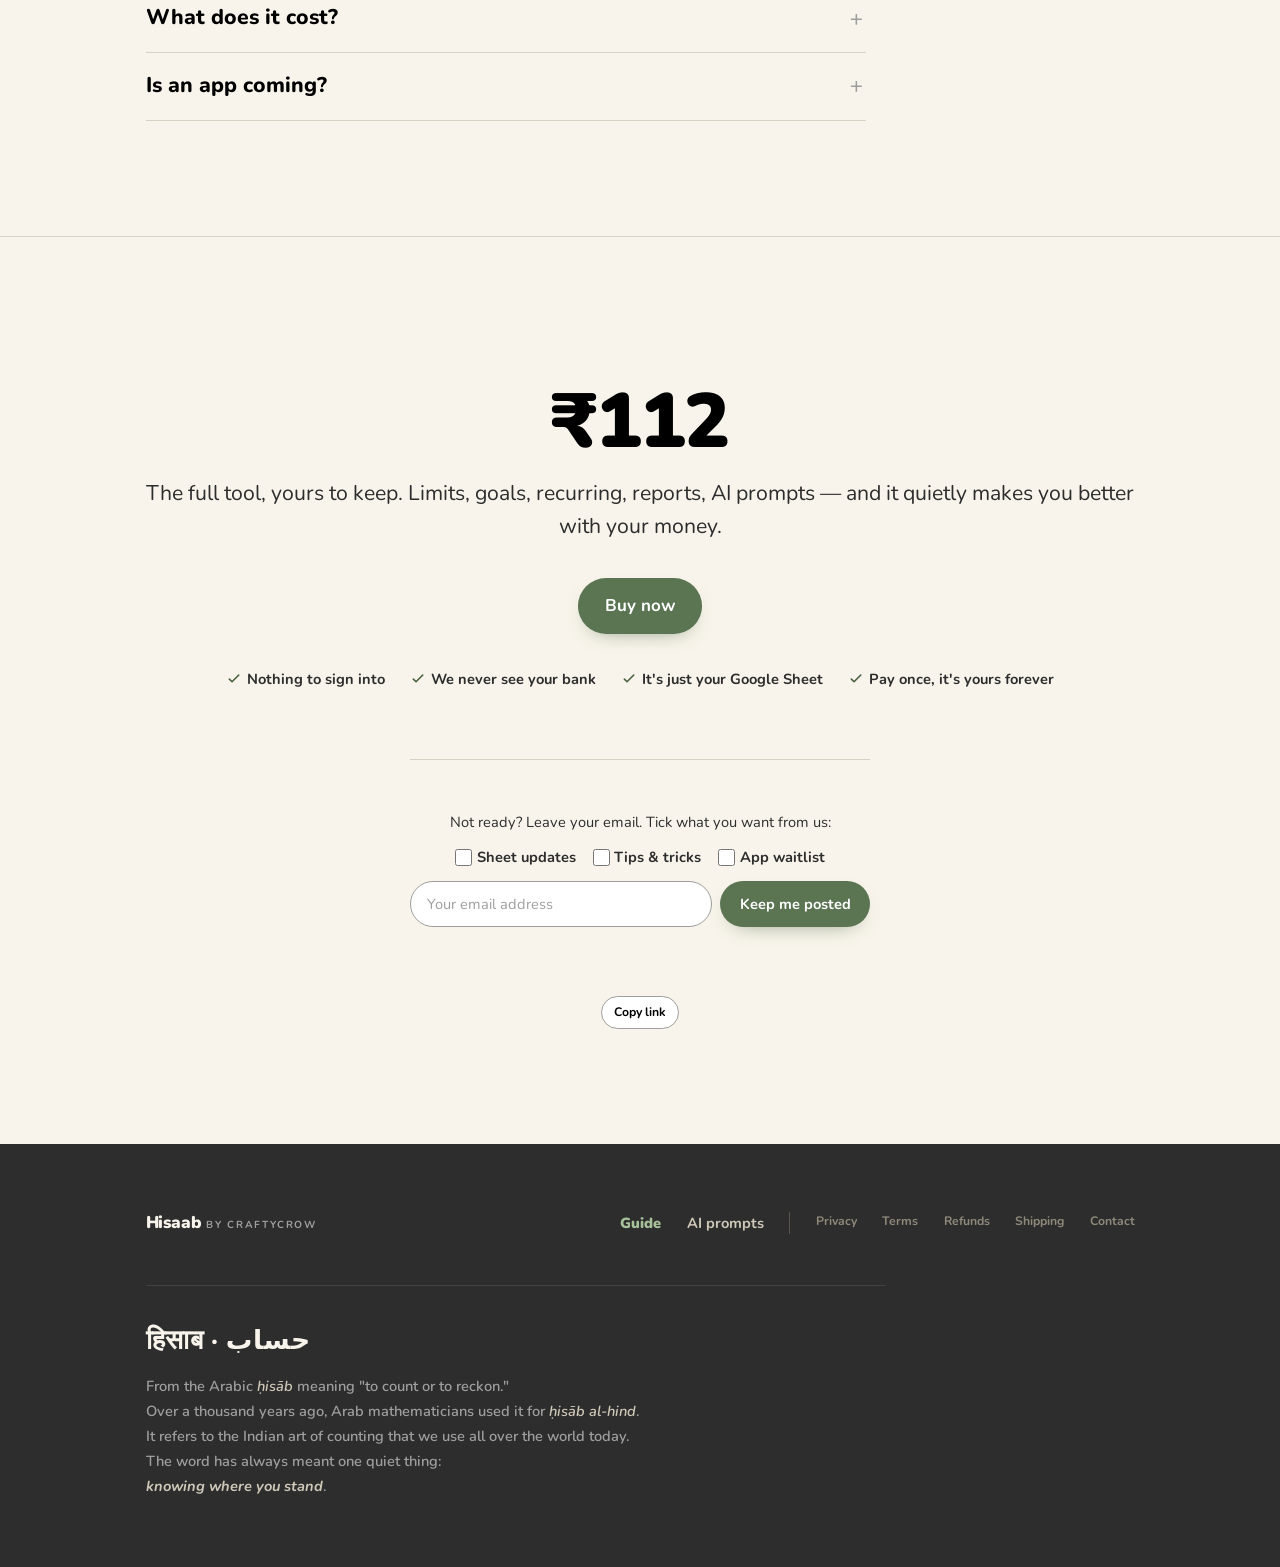
==== commit 252ce875: "The bridge page, and the demo link moves to where curiosity lives built.html — the destination for t" ====
--- a/docs/index.html
+++ b/docs/index.html
@@ -222,8 +222,9 @@
 .cta .sub{margin-top:var(--sp-4);font-size:var(--fs-md);color:var(--ink-soft)}
 .cta .btn-lg{margin-top:var(--sp-6)}
 .cta .inside{margin-top:var(--sp-5);font-size:var(--fs-sm);color:var(--ink-faint);max-width:46ch;margin-inline:auto;line-height:1.5}
-.cta .peek{margin-top:var(--sp-4);font-size:var(--fs-sm);color:var(--ink-faint)}
-.cta .peek a{color:var(--accent-ink);font-weight:800;text-underline-offset:3px}
+.peek{margin-top:var(--sp-6);font-size:var(--fs-sm);color:var(--ink-faint)}
+.peek a{color:var(--accent-ink);font-weight:800;text-underline-offset:3px}
+.cta .peek{margin-top:var(--sp-4)}
 .trust{display:flex;flex-wrap:wrap;justify-content:center;gap:var(--sp-2) var(--sp-5);margin-top:var(--sp-6);font-size:var(--fs-sm);font-weight:700;color:var(--ink-soft)}
 .trust span{display:inline-flex;align-items:center;gap:.5ch}
 .trust svg{width:.95rem;height:.95rem;color:var(--accent-ink);fill:none;stroke:currentColor;stroke-width:2.4;stroke-linecap:round;stroke-linejoin:round}
@@ -404,6 +405,12 @@
           <p>Write a rough line, skip a month, fix the details later (or never). No streaks, no guilt. One line catches you up.</p>
         </div>
       </div>
+
+      <!-- The demo sits here, not beside Buy now. Same link, different job: here it
+           answers "is this real?" while there is still page left to read. Next to the
+           button it was a second door at the moment of decision, and a stranger's
+           filled sheet read as a standard to meet rather than as proof. -->
+      <p class="peek reveal"><a href="https://docs.google.com/spreadsheets/d/1dCx1LoKB7EAoq1Jb7nFKnoZnJEbb1T_bXIEAYVYGASI/edit?usp=sharing" id="demoLink" target="_blank" rel="noopener">Have a look inside a filled one →</a> Read-only, a real business's months already in it.</p>
     </div>
   </section>
 
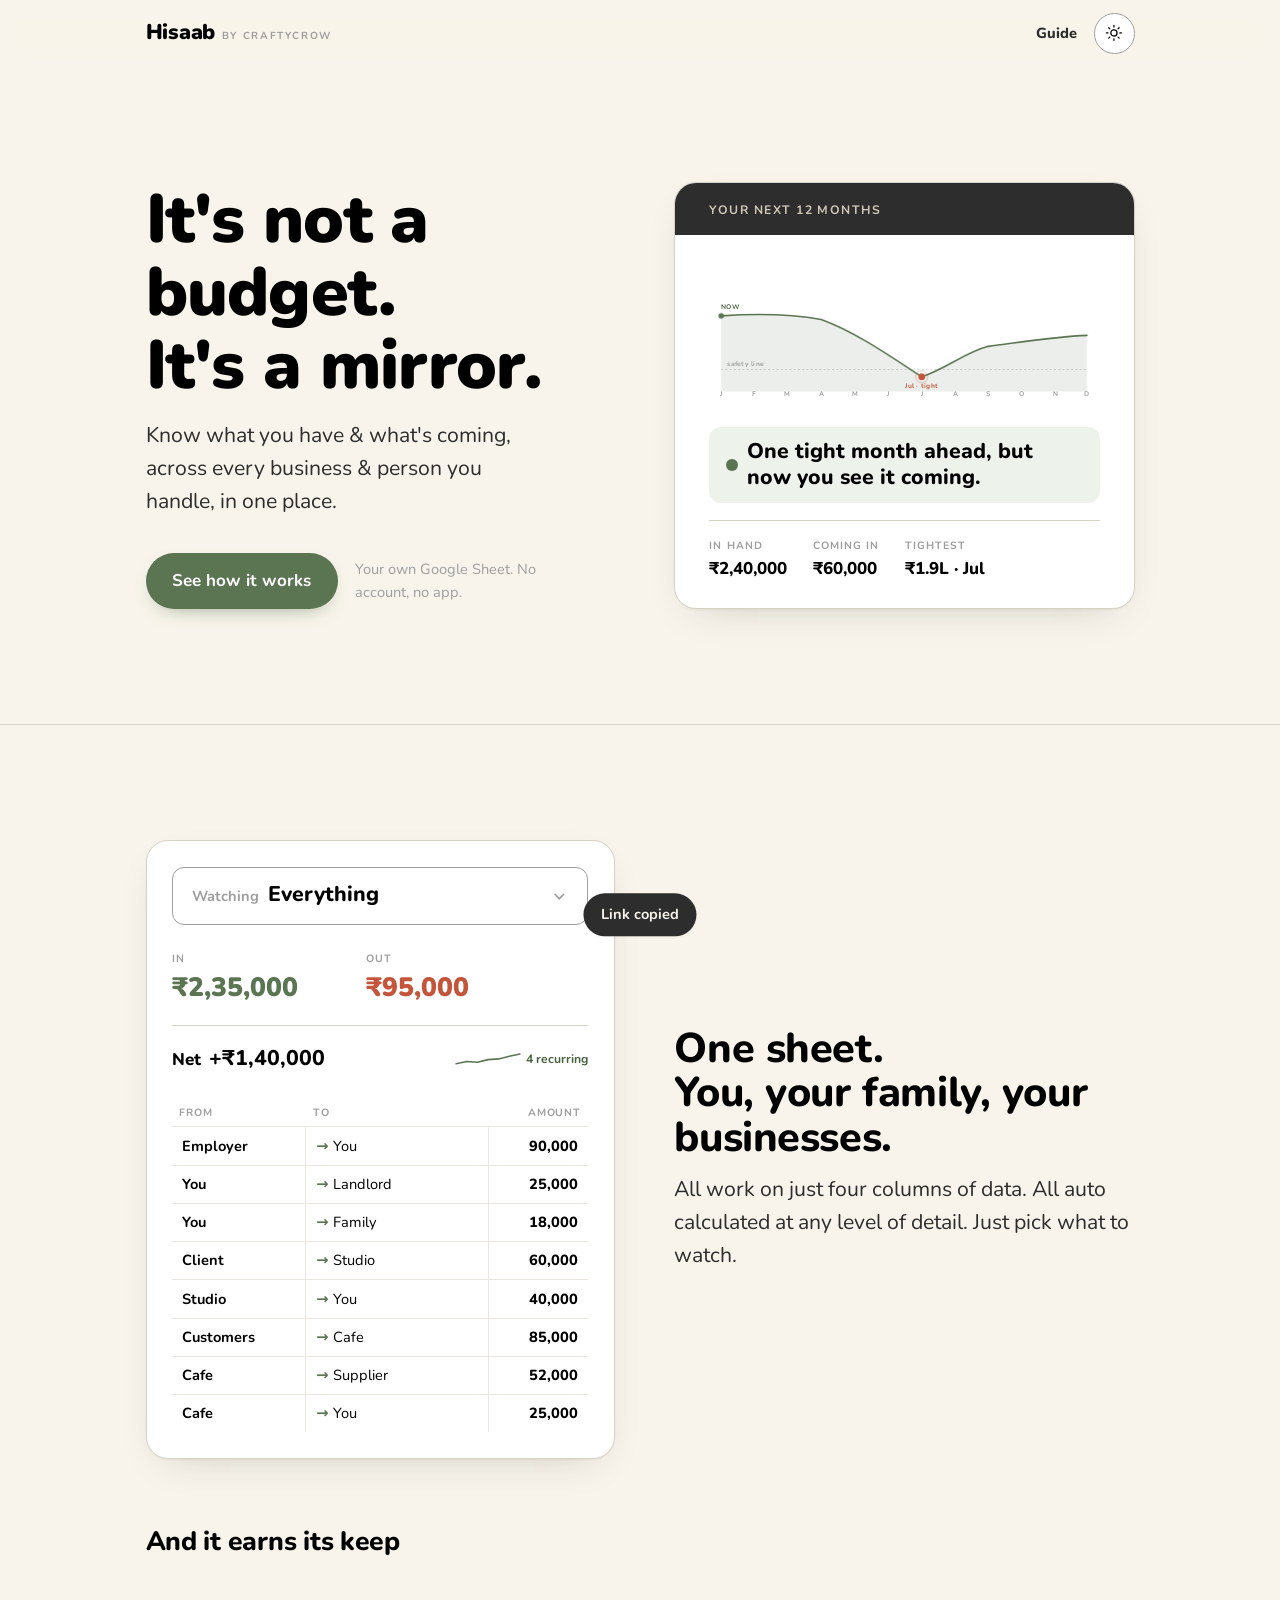
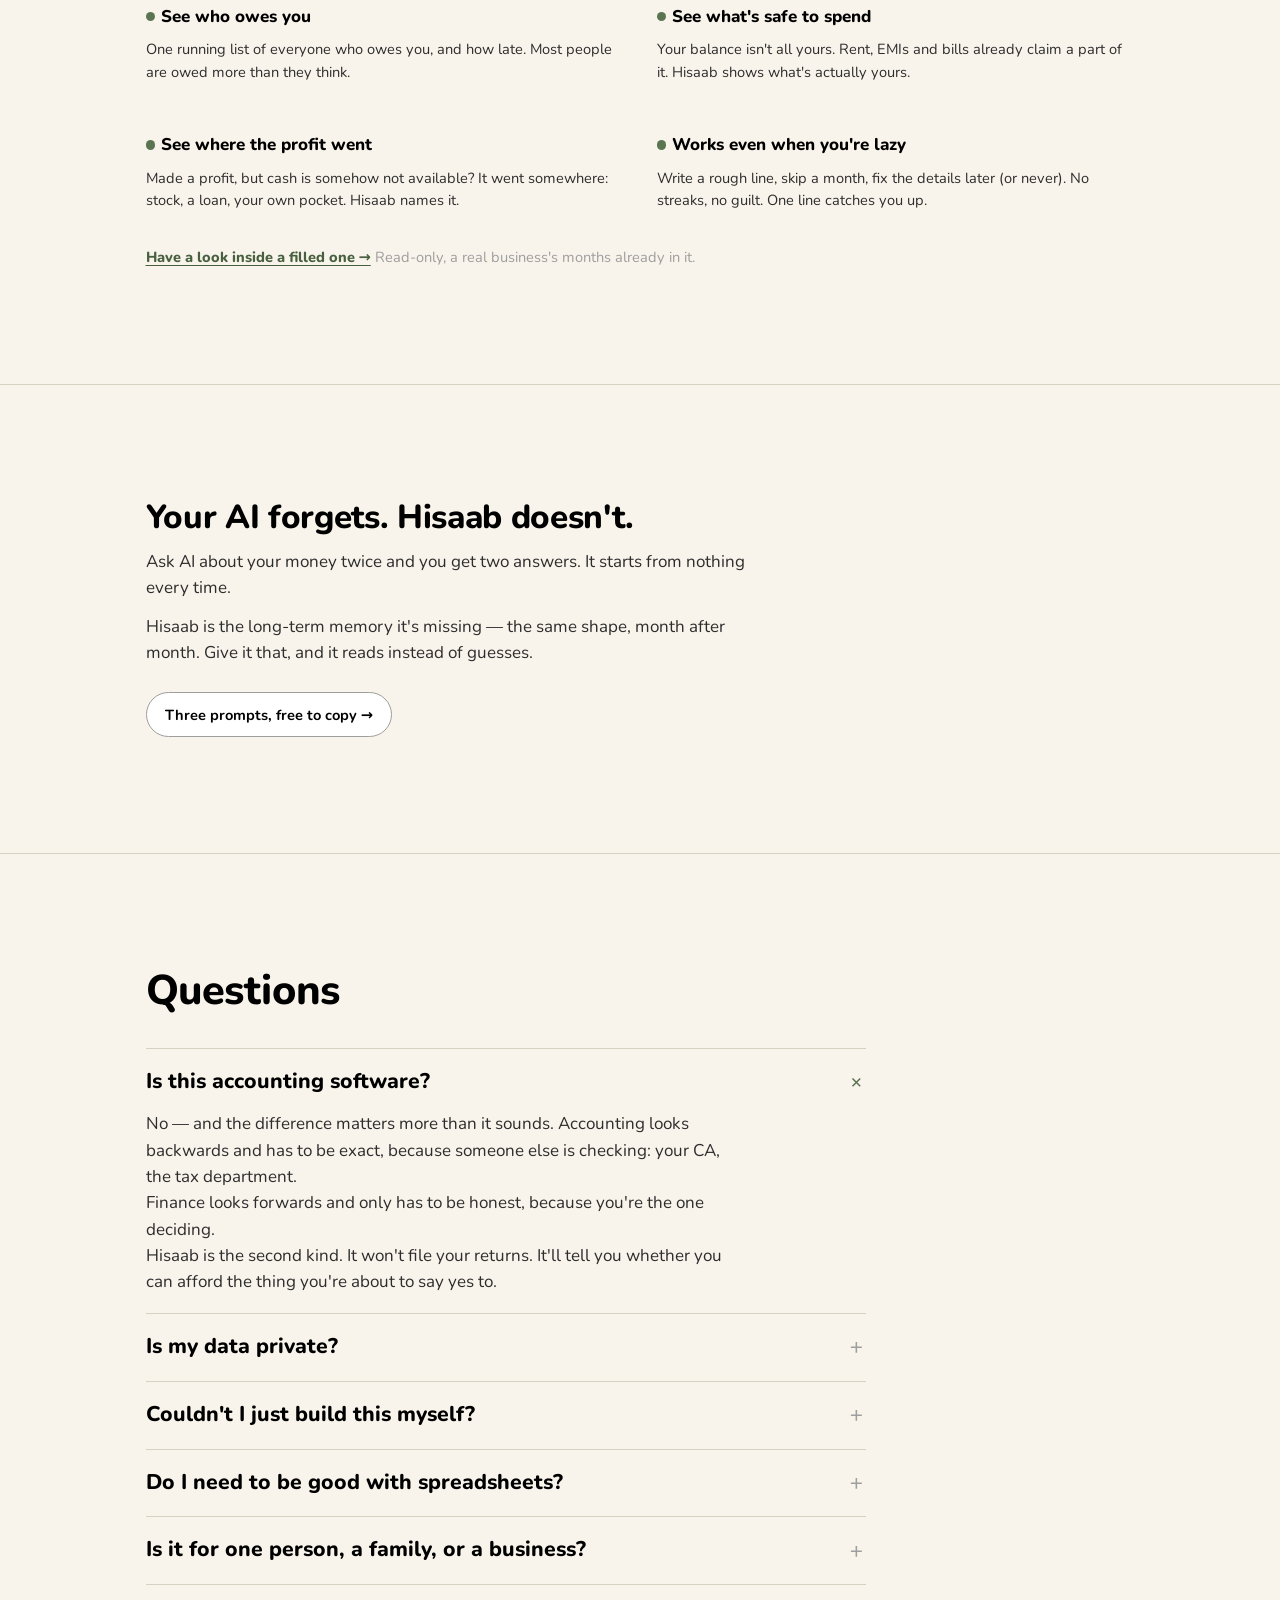
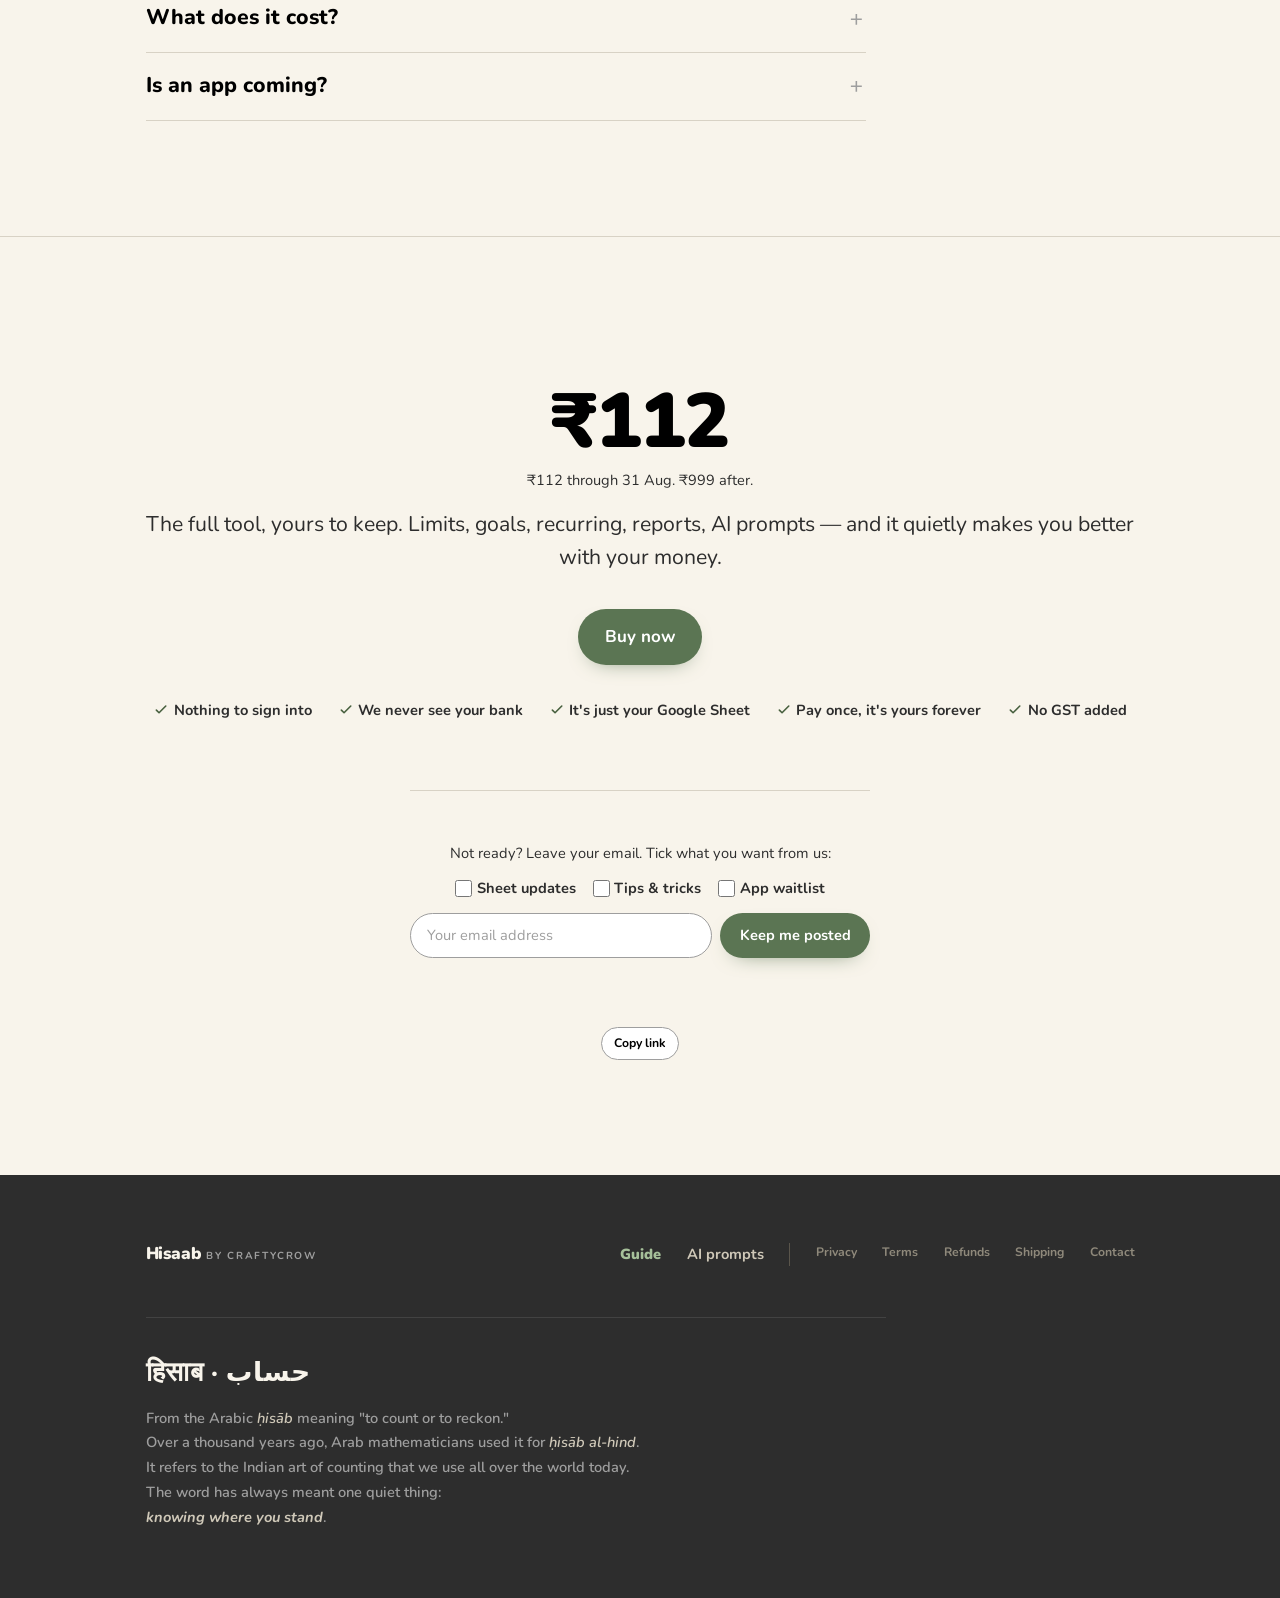
==== commit fa4ed842: "Landing: price bump warning, WhatsApp support, terms decoupled from ₹112 Terms no longer names ₹112 " ====
--- a/docs/index.html
+++ b/docs/index.html
@@ -220,6 +220,7 @@
 .cta{text-align:center}
 .price{font-weight:900;font-size:clamp(3rem,9vw,4.5rem);line-height:1;letter-spacing:-.02em}
 .cta .sub{margin-top:var(--sp-4);font-size:var(--fs-md);color:var(--ink-soft)}
+.pricenote{margin-top:var(--sp-2);font-size:var(--fs-sm);color:var(--ink-soft)}
 .cta .btn-lg{margin-top:var(--sp-6)}
 .cta .inside{margin-top:var(--sp-5);font-size:var(--fs-sm);color:var(--ink-faint);max-width:46ch;margin-inline:auto;line-height:1.5}
 .peek{margin-top:var(--sp-6);font-size:var(--fs-sm);color:var(--ink-faint)}
@@ -455,7 +456,7 @@
         </details>
         <details>
           <summary>What does it cost?<svg class="chev" viewBox="0 0 24 24" fill="none" stroke="currentColor" stroke-width="2"><path d="M12 5v14M5 12h14"/></svg></summary>
-          <p>₹112, once. It's your Google Sheet, not our server — nothing for us to run means nothing for you to renew.
+          <p>₹112, once, through 31 Aug — ₹999 after. It's your Google Sheet, not our server — nothing for us to run means nothing for you to renew.
               <br> We also run live group sessions every so often. You're never alone with a file.</p>
         </details>
         <details>
@@ -472,6 +473,7 @@
     <div class="wrap">
       <p class="label reveal" style="color:var(--accent-ink);margin-bottom:var(--sp-3)">Start hisaabing</p>
       <div class="price display tnum reveal">₹112</div>
+      <p class="pricenote reveal">₹112 through 31 Aug. ₹999 after.</p>
       <p class="sub reveal">The full tool, yours to keep. Limits, goals, recurring, reports, AI prompts — and it quietly makes you better with your money.</p>
       <!-- RAZORPAY: live ₹112 Payment Page. -->
       <a href="https://rzp.io/rzp/hisaab" class="btn btn-primary btn-lg reveal" id="buyBtn">Buy now</a>
@@ -486,6 +488,7 @@
         <span><svg viewBox="0 0 24 24"><path d="M5 12l4 4 10-10"/></svg>We never see your bank</span>
         <span><svg viewBox="0 0 24 24"><path d="M5 12l4 4 10-10"/></svg>It's just your Google Sheet</span>
         <span><svg viewBox="0 0 24 24"><path d="M5 12l4 4 10-10"/></svg>Pay once, it's yours forever</span>
+        <span><svg viewBox="0 0 24 24"><path d="M5 12l4 4 10-10"/></svg>No GST added</span>
       </div>
 
       <div class="cta-extra reveal">
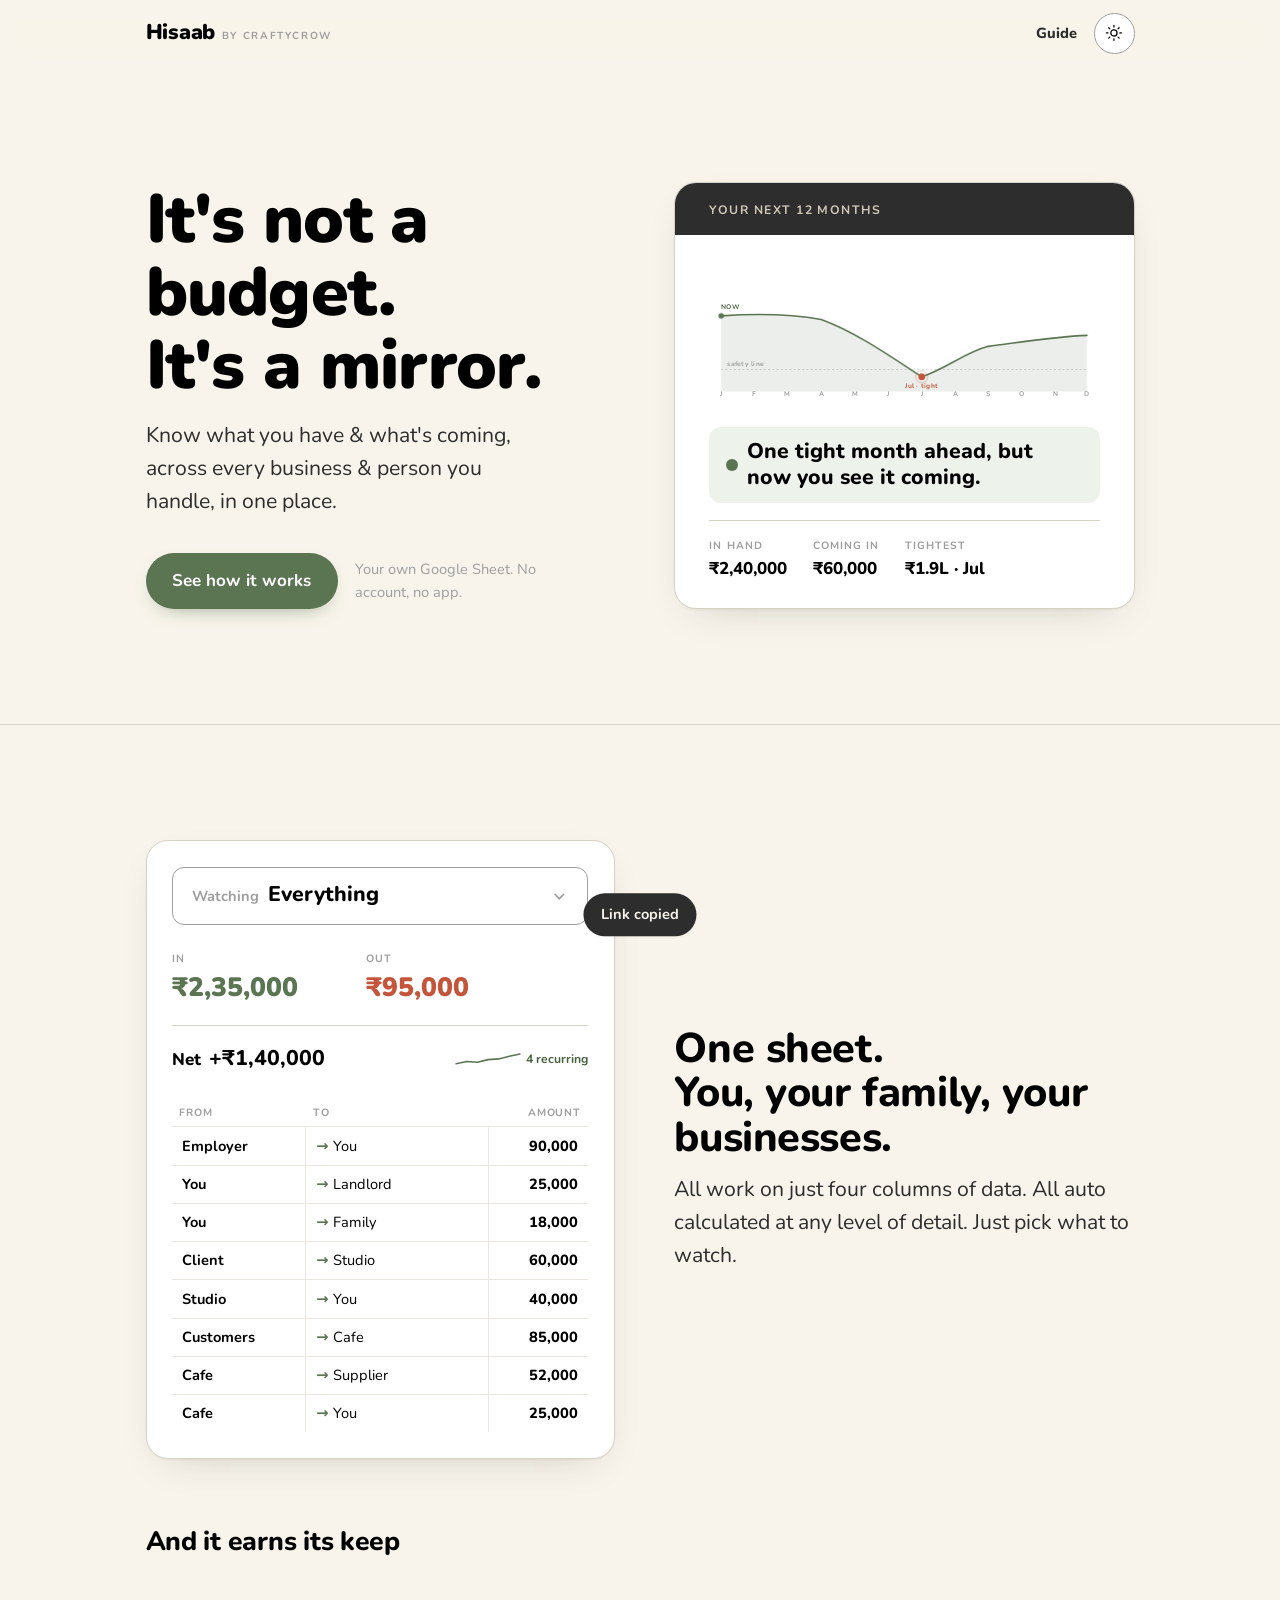
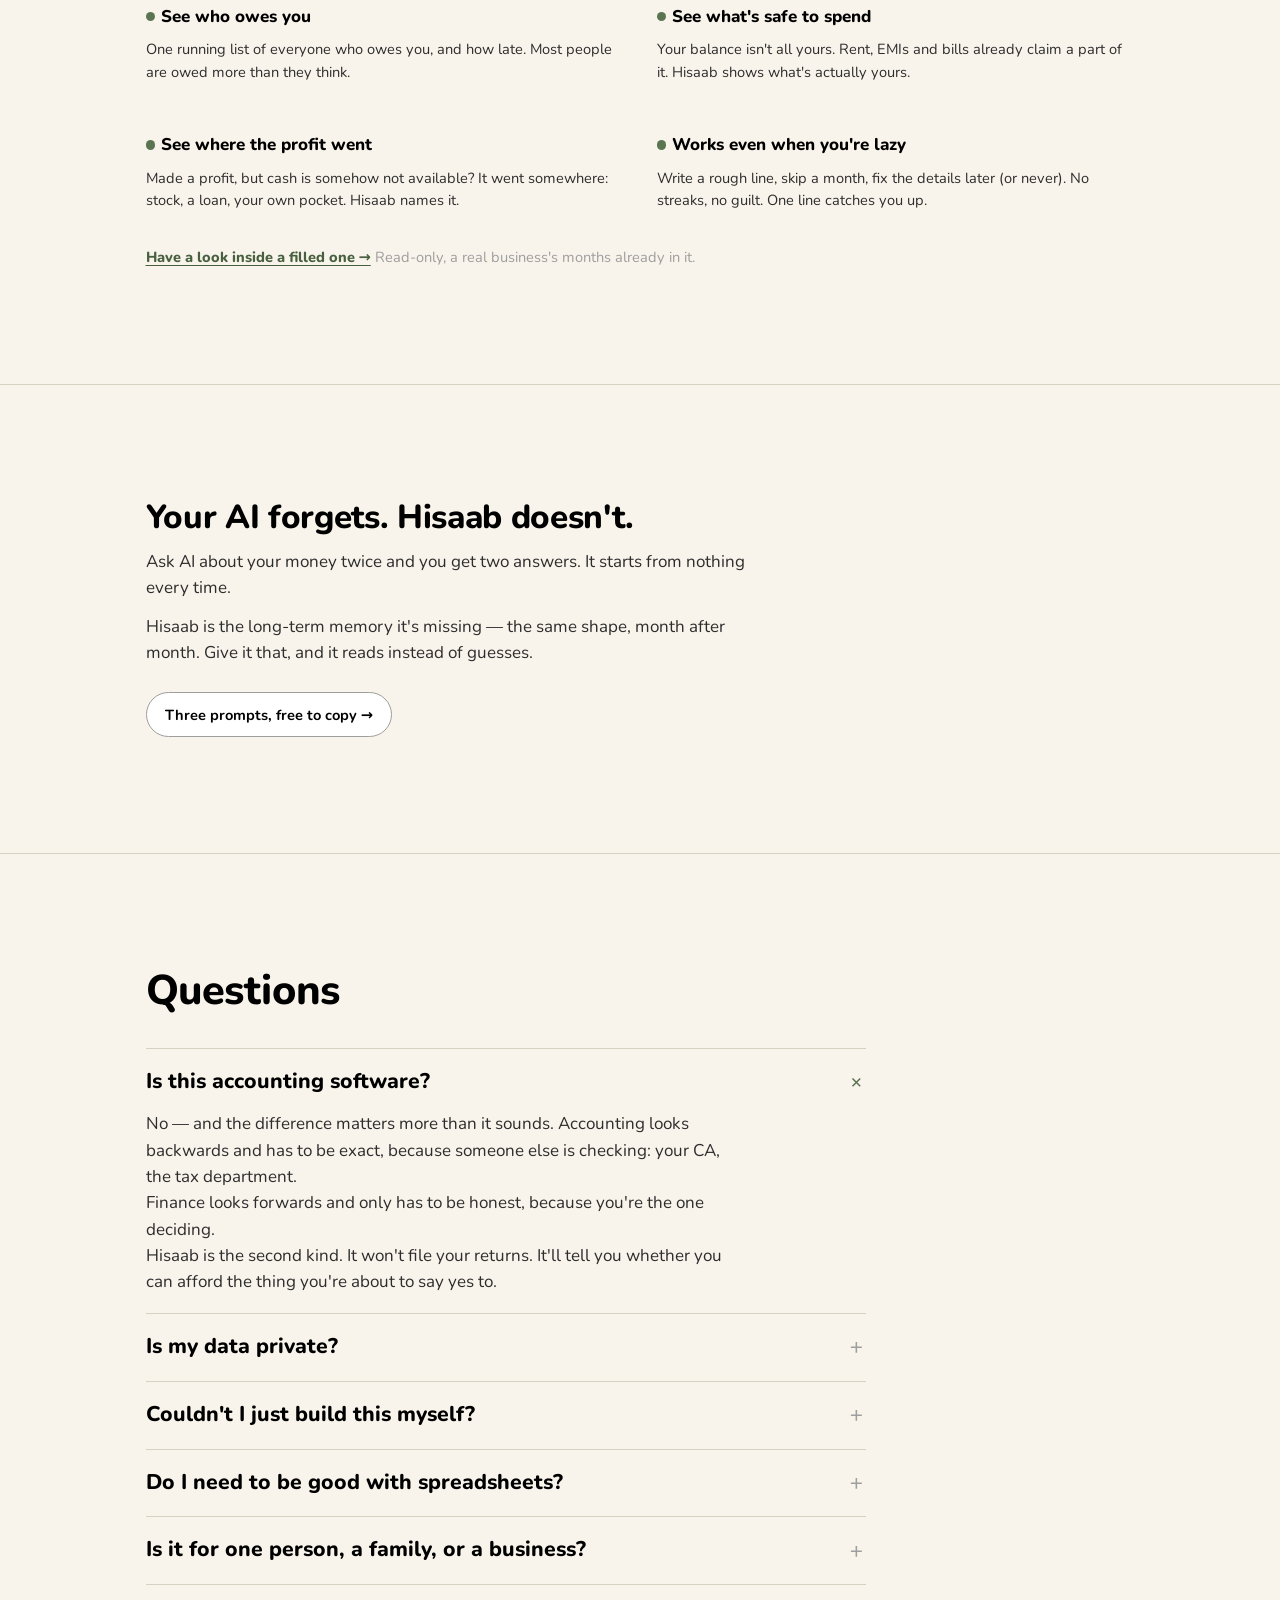
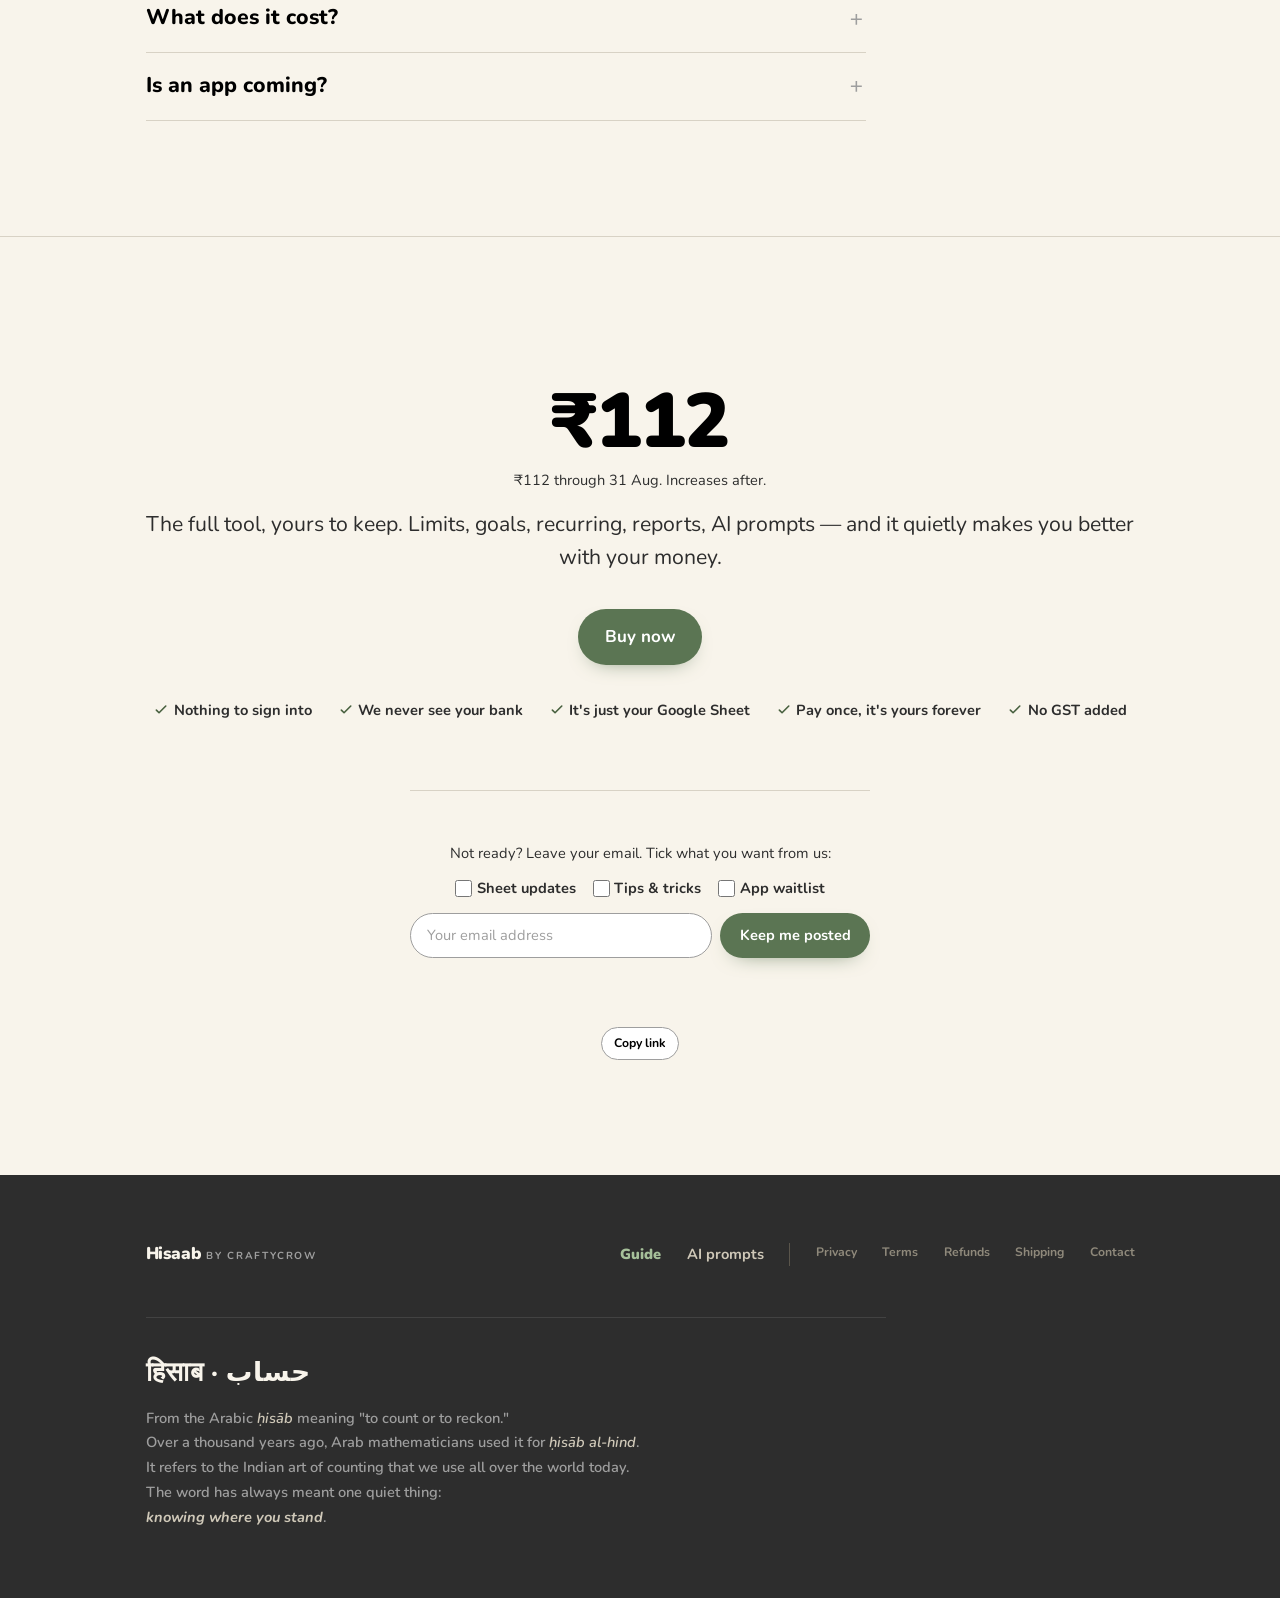
==== commit 6e2c18c9: "Landing: fix typo, drop hard-coded post-sale price Pricing not finalized yet — say it increases with" ====
--- a/docs/index.html
+++ b/docs/index.html
@@ -442,9 +442,9 @@
         </details>
         <details>
           <summary>Couldn't I just build this myself?<svg class="chev" viewBox="0 0 24 24" fill="none" stroke="currentColor" stroke-width="2"><path d="M12 5v14M5 12h14"/></svg></summary>
-          <p>Try it. We did for years. Every version ended half-built and redesigned, with our time going into the sheet instead of the money.
-              <br> We got it down to 4 columns: date, amount, from, to. Can't get simpler, and that simplicity took years to find. We did it once, so you don't have to.
-              <br> Your focus stays on your money, not the sheet.</p>
+          <p>Try it — we did, for years. Every version ended half-built, our time going into the sheet instead of the money.
+              <br> We have simplified it without losing capability. It stayed a spreadsheet, not an app, on purpose — the one surface you and AI can both read and edit directly. And it bends to how you want to work: your own tables, your own reports, your own numbers, structure intact. An app can't flex like that.
+              <br> It's built to database standards, so it plugs straight into BigQuery if you ever outgrow it. Let us know if you need that, or any big customizations.</p>
         </details>
         <details>
           <summary>Do I need to be good with spreadsheets?<svg class="chev" viewBox="0 0 24 24" fill="none" stroke="currentColor" stroke-width="2"><path d="M12 5v14M5 12h14"/></svg></summary>
@@ -456,7 +456,7 @@
         </details>
         <details>
           <summary>What does it cost?<svg class="chev" viewBox="0 0 24 24" fill="none" stroke="currentColor" stroke-width="2"><path d="M12 5v14M5 12h14"/></svg></summary>
-          <p>₹112, once, through 31 Aug — ₹999 after. It's your Google Sheet, not our server — nothing for us to run means nothing for you to renew.
+          <p>₹112, once, through 31 Aug — increases after. It's your Google Sheet, not our server — nothing for us to run means nothing for you to renew.
               <br> We also run live group sessions every so often. You're never alone with a file.</p>
         </details>
         <details>
@@ -473,7 +473,7 @@
     <div class="wrap">
       <p class="label reveal" style="color:var(--accent-ink);margin-bottom:var(--sp-3)">Start hisaabing</p>
       <div class="price display tnum reveal">₹112</div>
-      <p class="pricenote reveal">₹112 through 31 Aug. ₹999 after.</p>
+      <p class="pricenote reveal">₹112 through 31 Aug. Increases after.</p>
       <p class="sub reveal">The full tool, yours to keep. Limits, goals, recurring, reports, AI prompts — and it quietly makes you better with your money.</p>
       <!-- RAZORPAY: live ₹112 Payment Page. -->
       <a href="https://rzp.io/rzp/hisaab" class="btn btn-primary btn-lg reveal" id="buyBtn">Buy now</a>
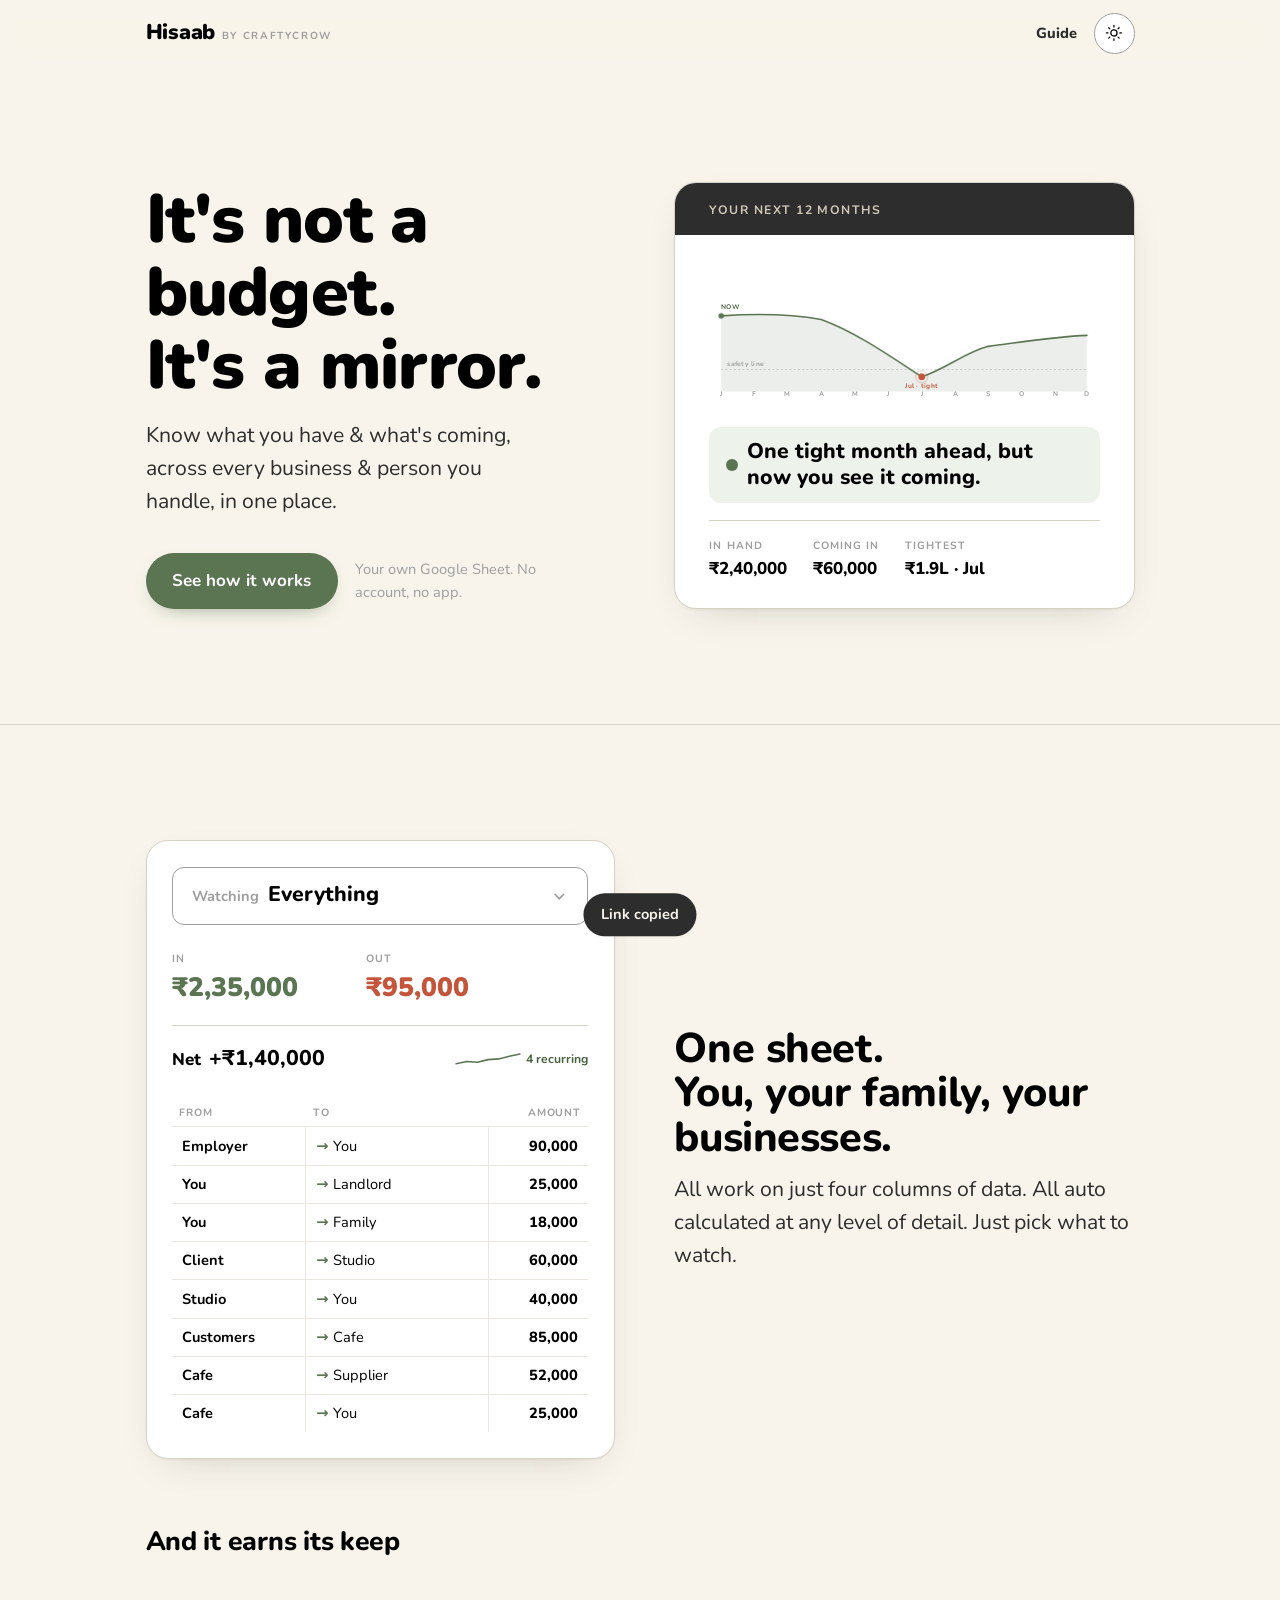
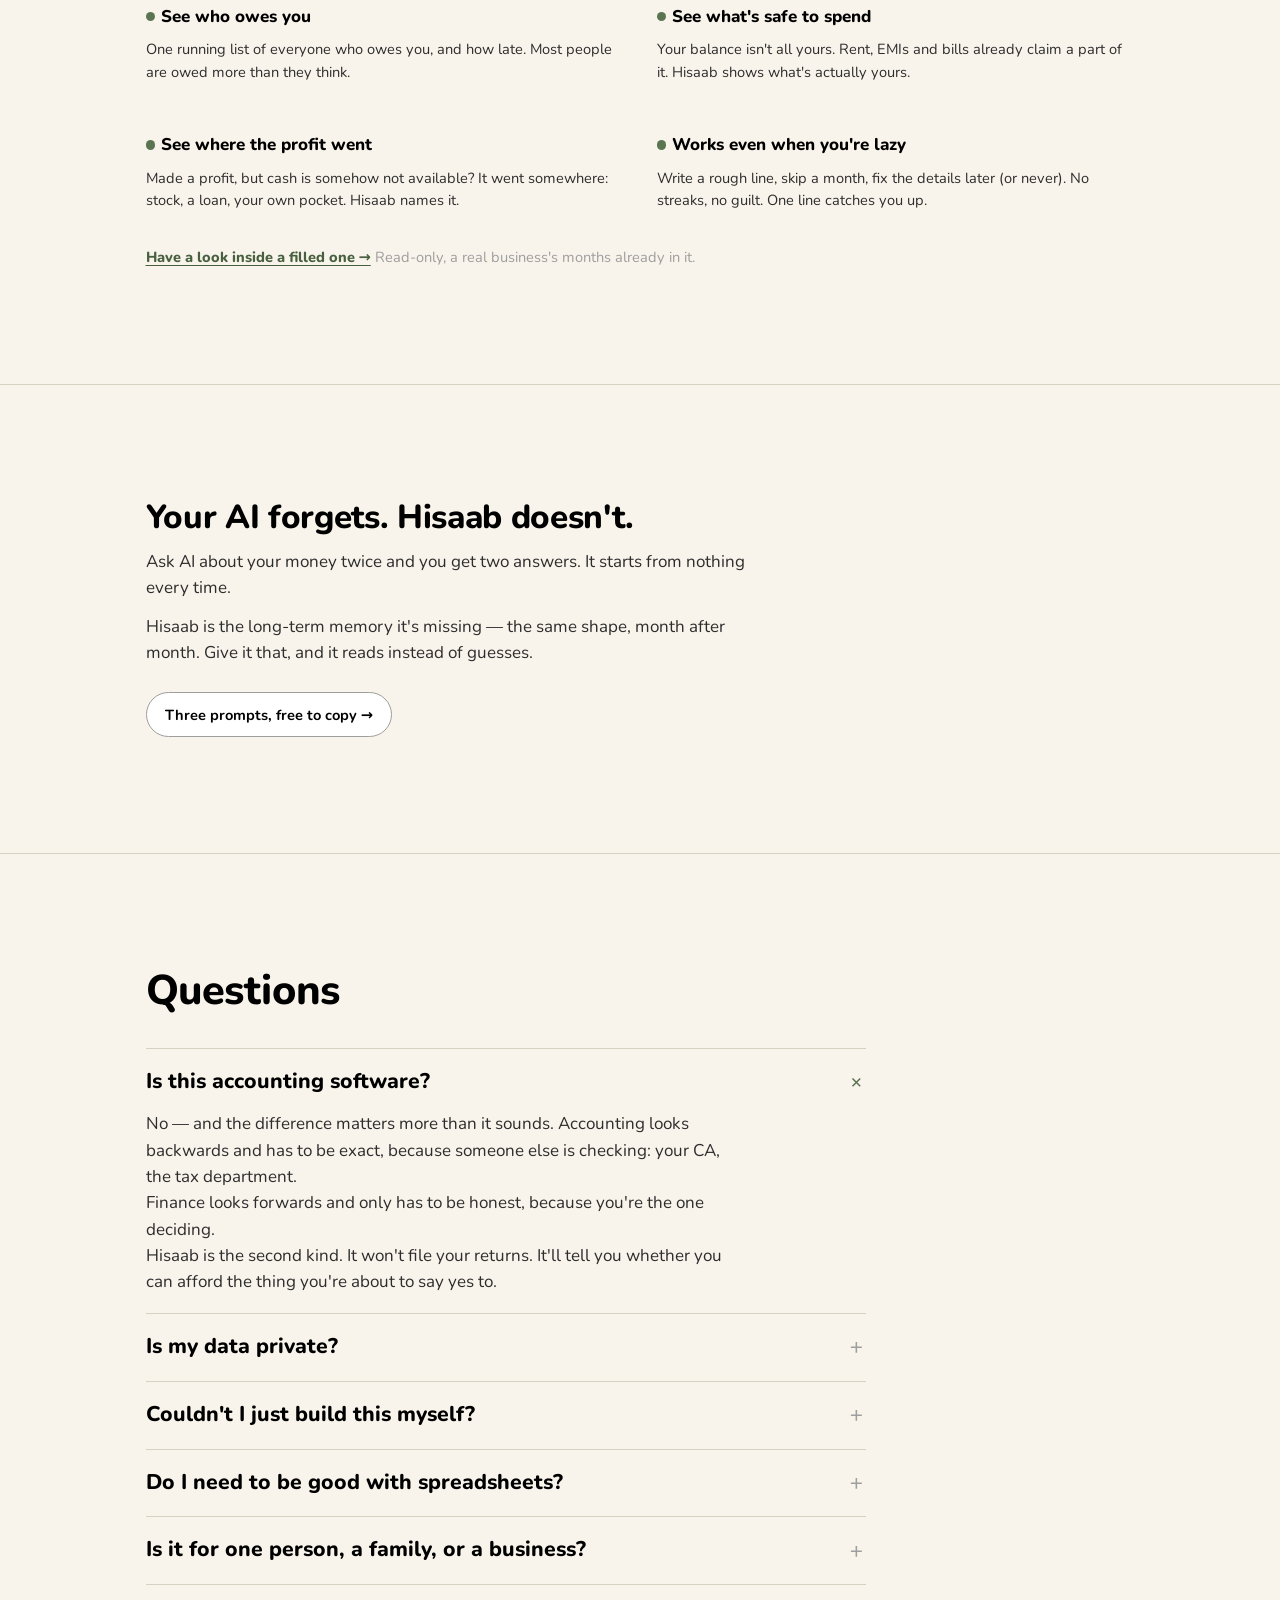
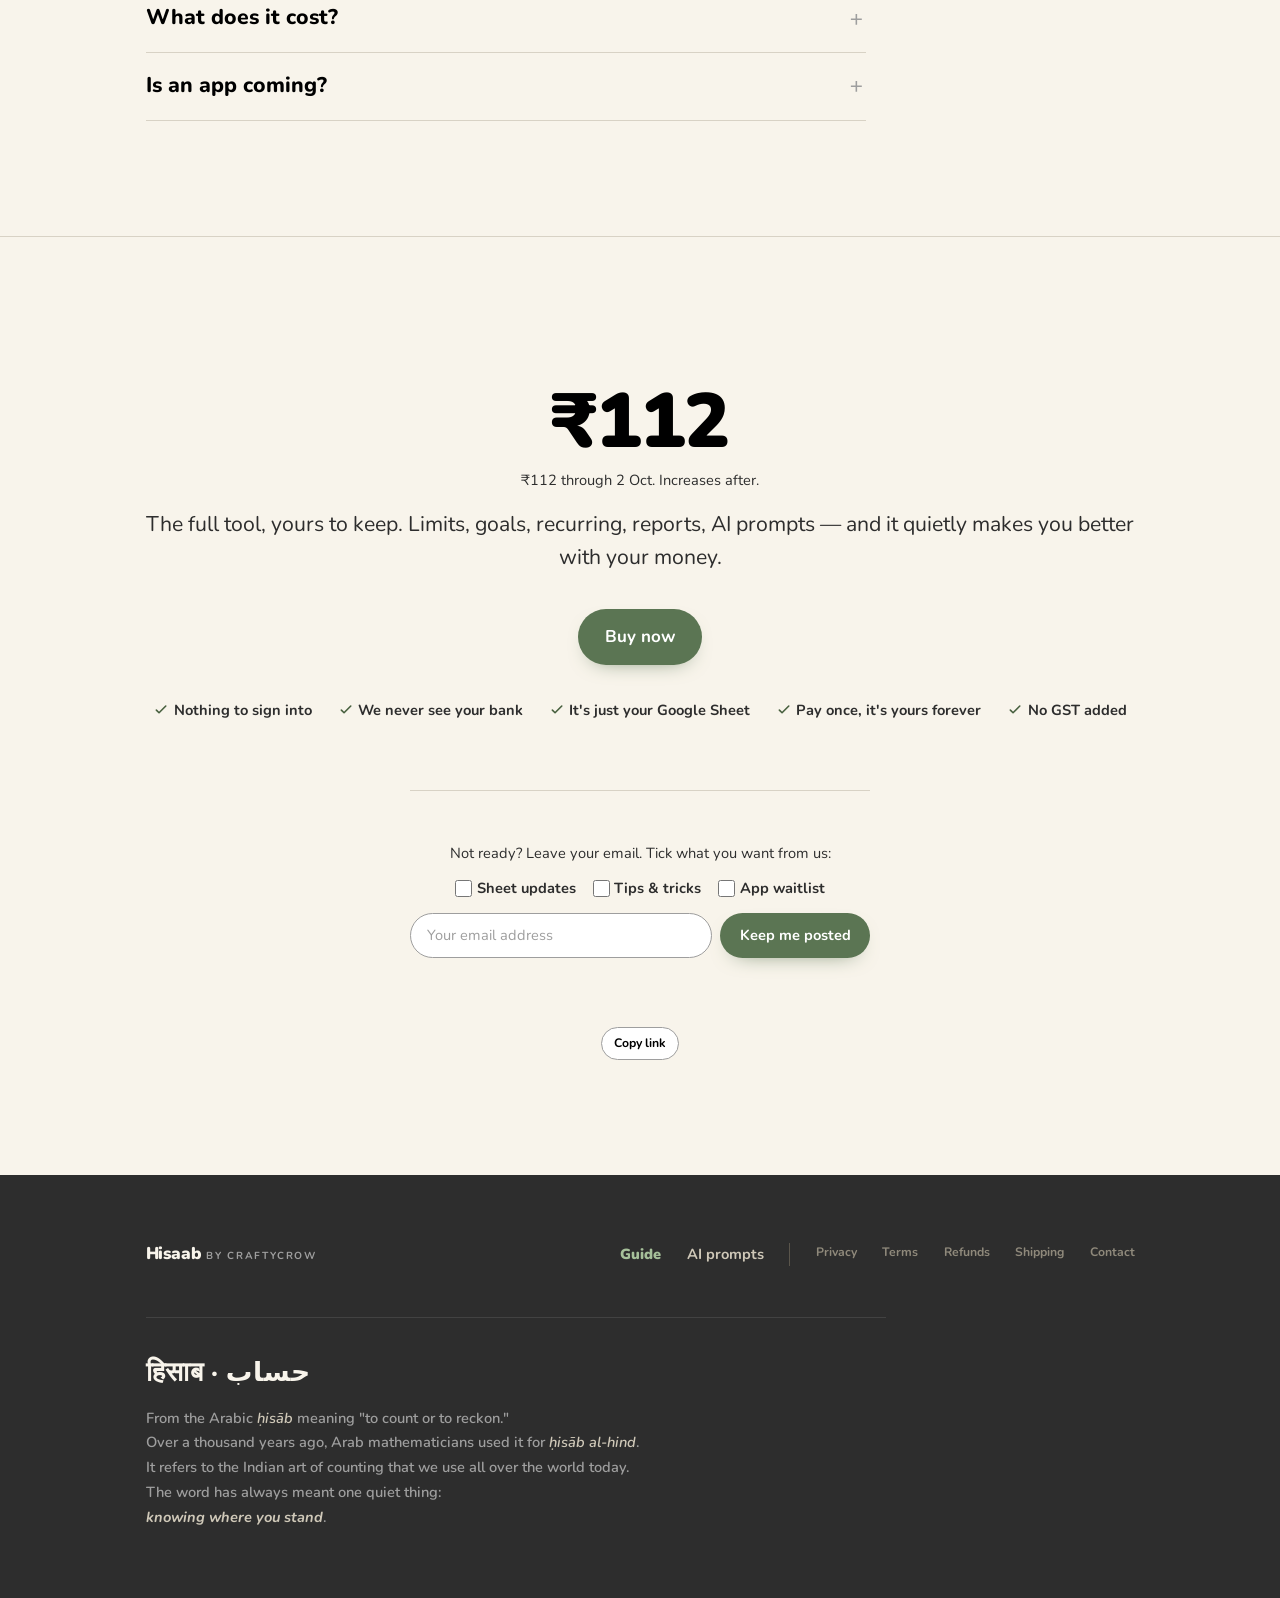
==== commit 395434d8: "Site matches the live sheet, in plain English Guide, Little things and Money that grows rewritten ag" ====
--- a/docs/index.html
+++ b/docs/index.html
@@ -456,13 +456,13 @@
         </details>
         <details>
           <summary>What does it cost?<svg class="chev" viewBox="0 0 24 24" fill="none" stroke="currentColor" stroke-width="2"><path d="M12 5v14M5 12h14"/></svg></summary>
-          <p>₹112, once, through 31 Aug — increases after. It's your Google Sheet, not our server — nothing for us to run means nothing for you to renew.
+          <p>₹112, once, through 2 Oct — increases after. It's your Google Sheet, not our server — nothing for us to run means nothing for you to renew.
               <br> We also run live group sessions every so often. You're never alone with a file.</p>
         </details>
         <details>
           <summary>Is an app coming?<svg class="chev" viewBox="0 0 24 24" fill="none" stroke="currentColor" stroke-width="2"><path d="M12 5v14M5 12h14"/></svg></summary>
           <p>Yes, depending on the demand. It will make things easier to use and more powerful.
-              <br> The sheet isn't a demo for it. Sheet and app will run in parallel: your rows work in both. Tick the app box below to hold your place in line lock in a sweet early adopter discount.</p>
+              <br> The sheet isn't a demo for it. Sheet and app will run in parallel: your rows work in both. Tick the app box below to hold your place in line and lock in a sweet early adopter discount.</p>
         </details>
       </div>
     </div>
@@ -473,7 +473,7 @@
     <div class="wrap">
       <p class="label reveal" style="color:var(--accent-ink);margin-bottom:var(--sp-3)">Start hisaabing</p>
       <div class="price display tnum reveal">₹112</div>
-      <p class="pricenote reveal">₹112 through 31 Aug. Increases after.</p>
+      <p class="pricenote reveal">₹112 through 2 Oct. Increases after.</p>
       <p class="sub reveal">The full tool, yours to keep. Limits, goals, recurring, reports, AI prompts — and it quietly makes you better with your money.</p>
       <!-- RAZORPAY: live ₹112 Payment Page. -->
       <a href="https://rzp.io/rzp/hisaab" class="btn btn-primary btn-lg reveal" id="buyBtn">Buy now</a>
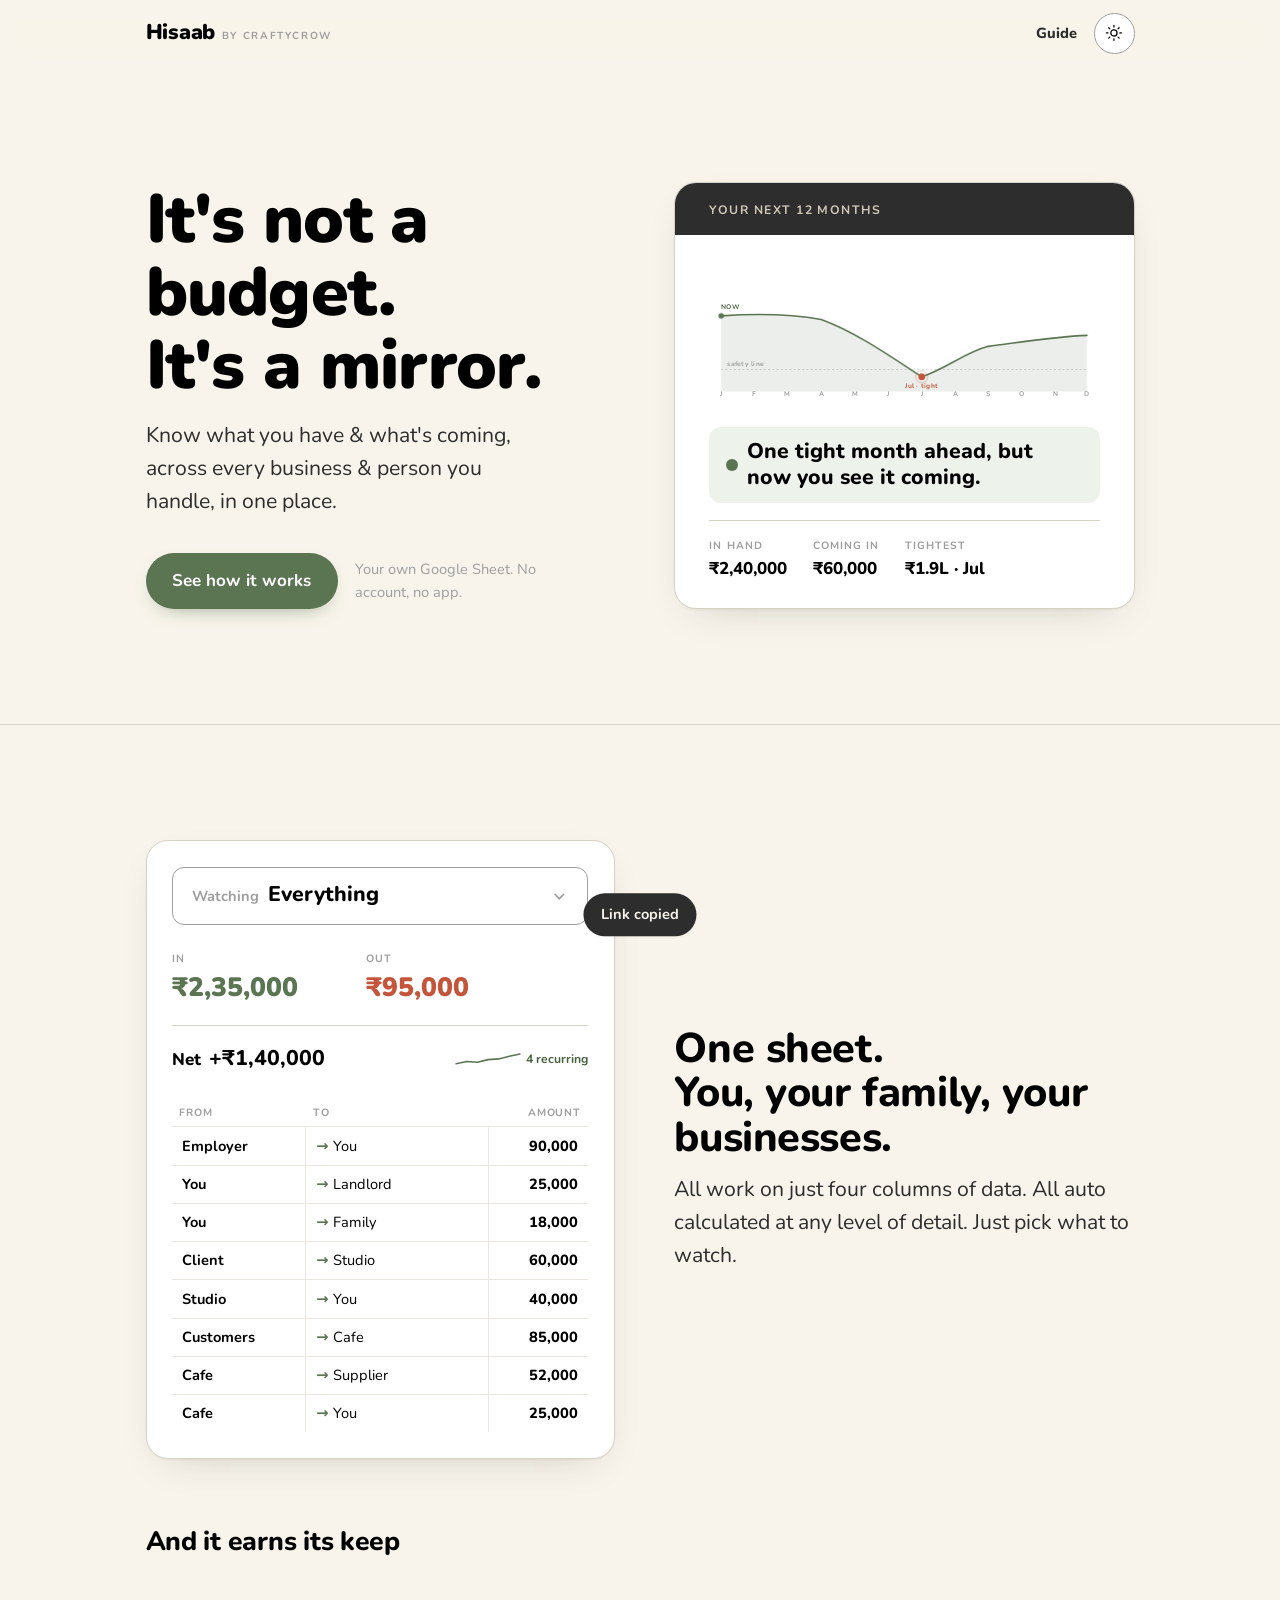
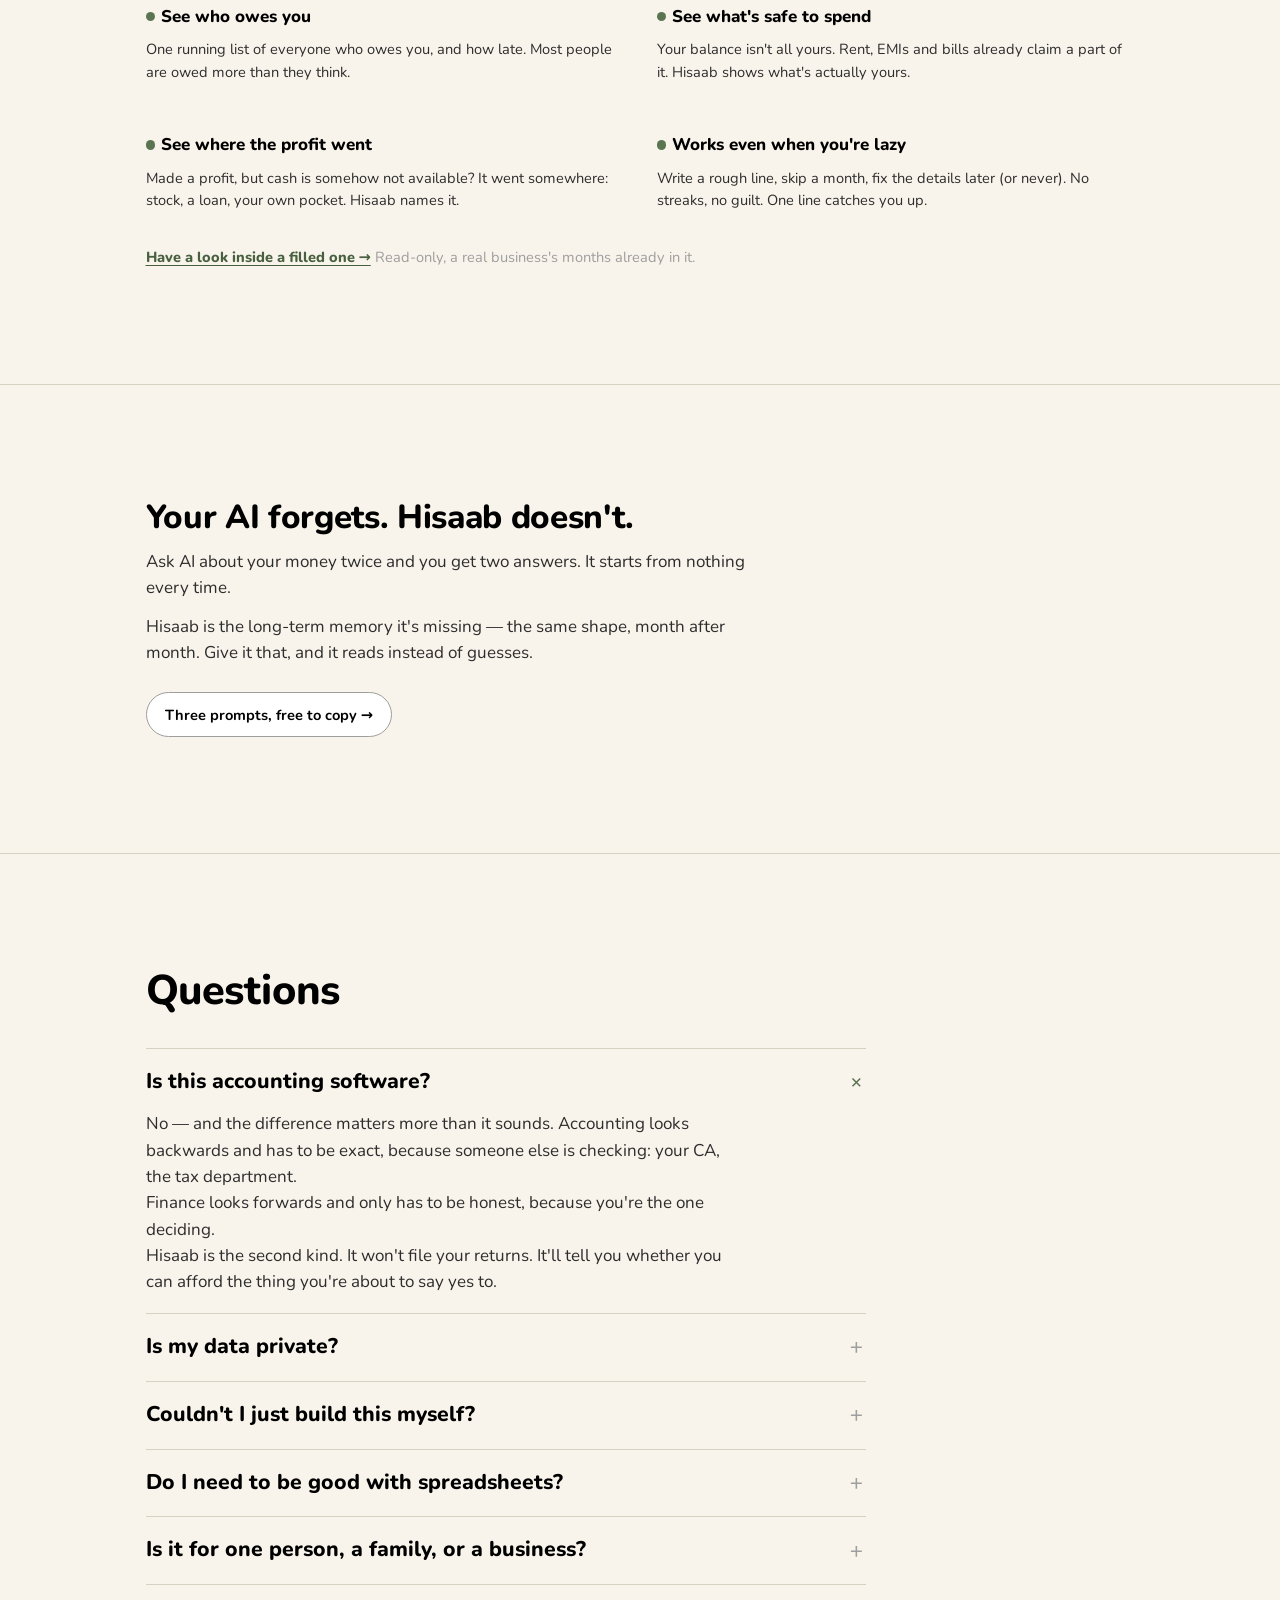
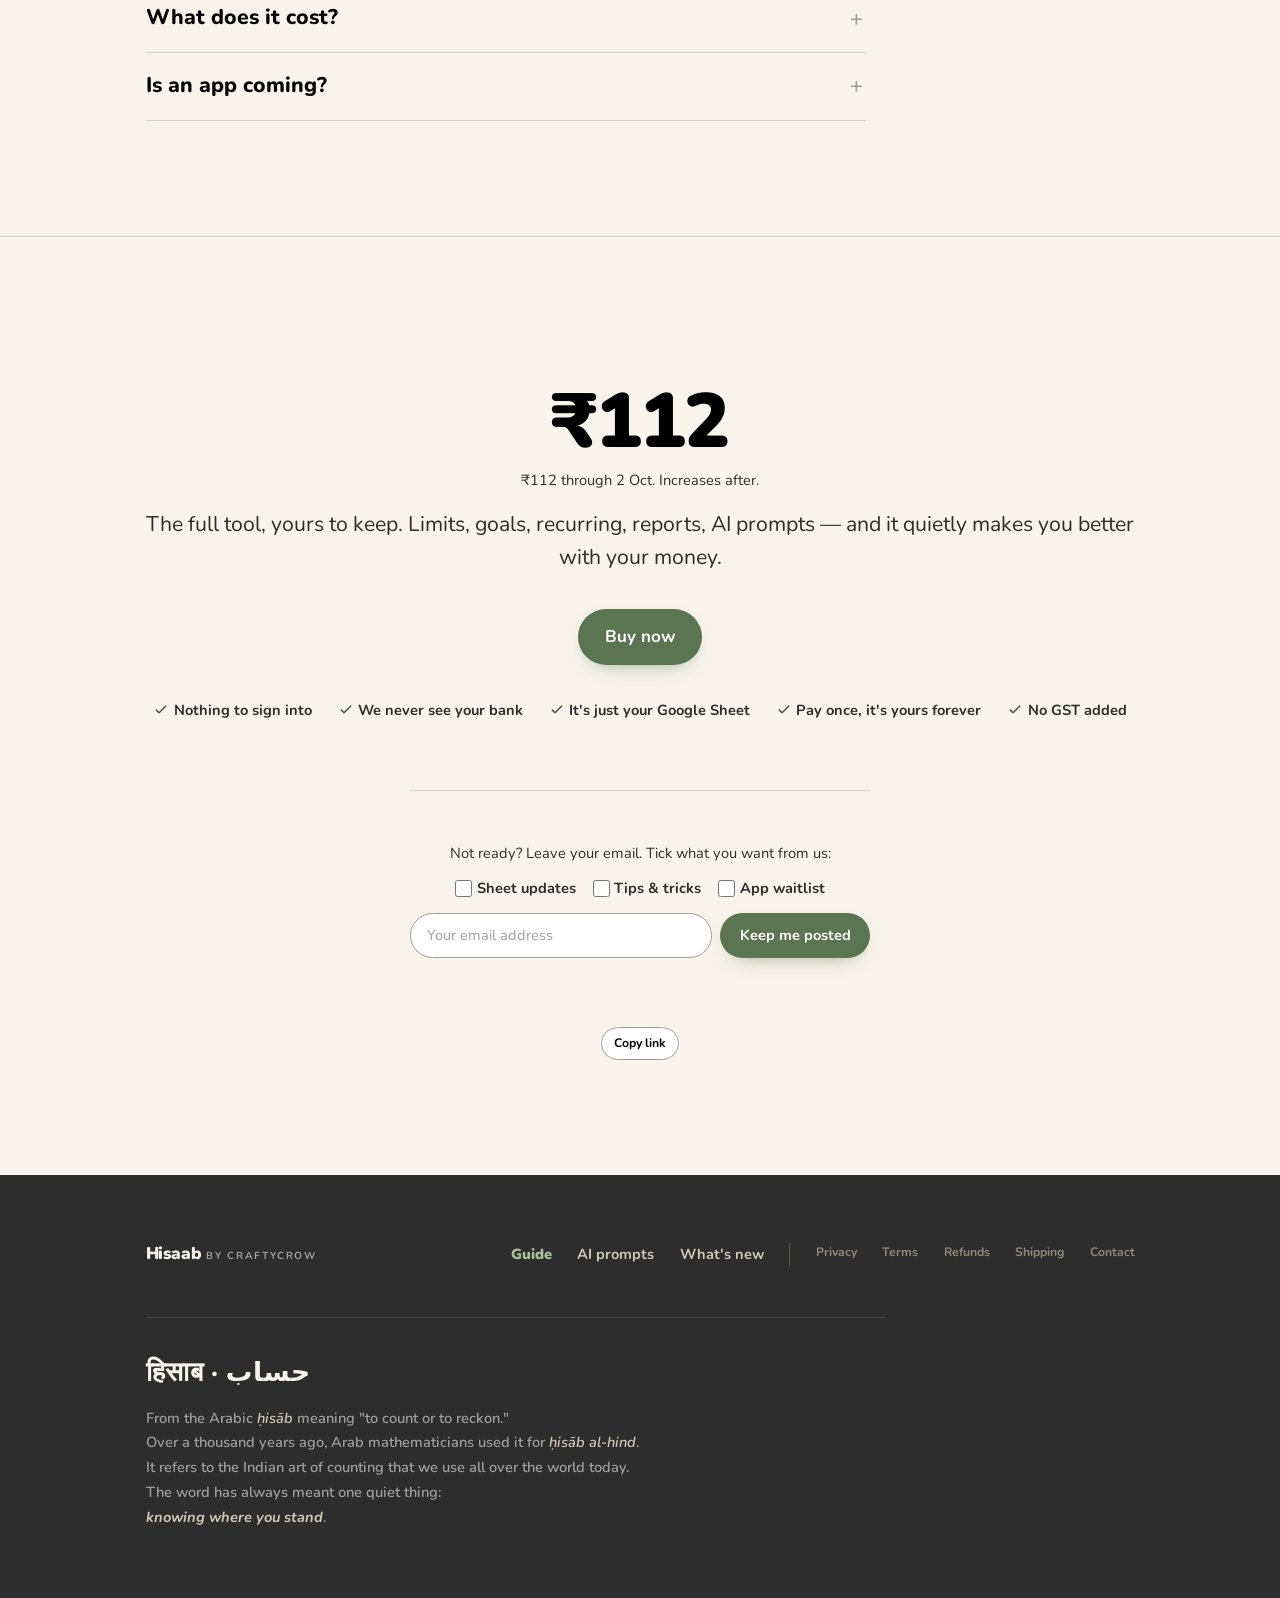
==== commit 7aa7ee1c: "What's new page, linked from every footer One benefit per line, newest first, with a small line on w" ====
--- a/docs/index.html
+++ b/docs/index.html
@@ -518,6 +518,7 @@
       <nav class="footnav">
         <a href="guide.html">Guide</a>
         <a href="ai.html">AI prompts</a>
+        <a href="whats-new.html">What&#39;s new</a>
         <span class="navsep" aria-hidden="true"></span>
         <a class="lgl" href="privacy.html">Privacy</a>
         <a class="lgl" href="terms.html">Terms</a>
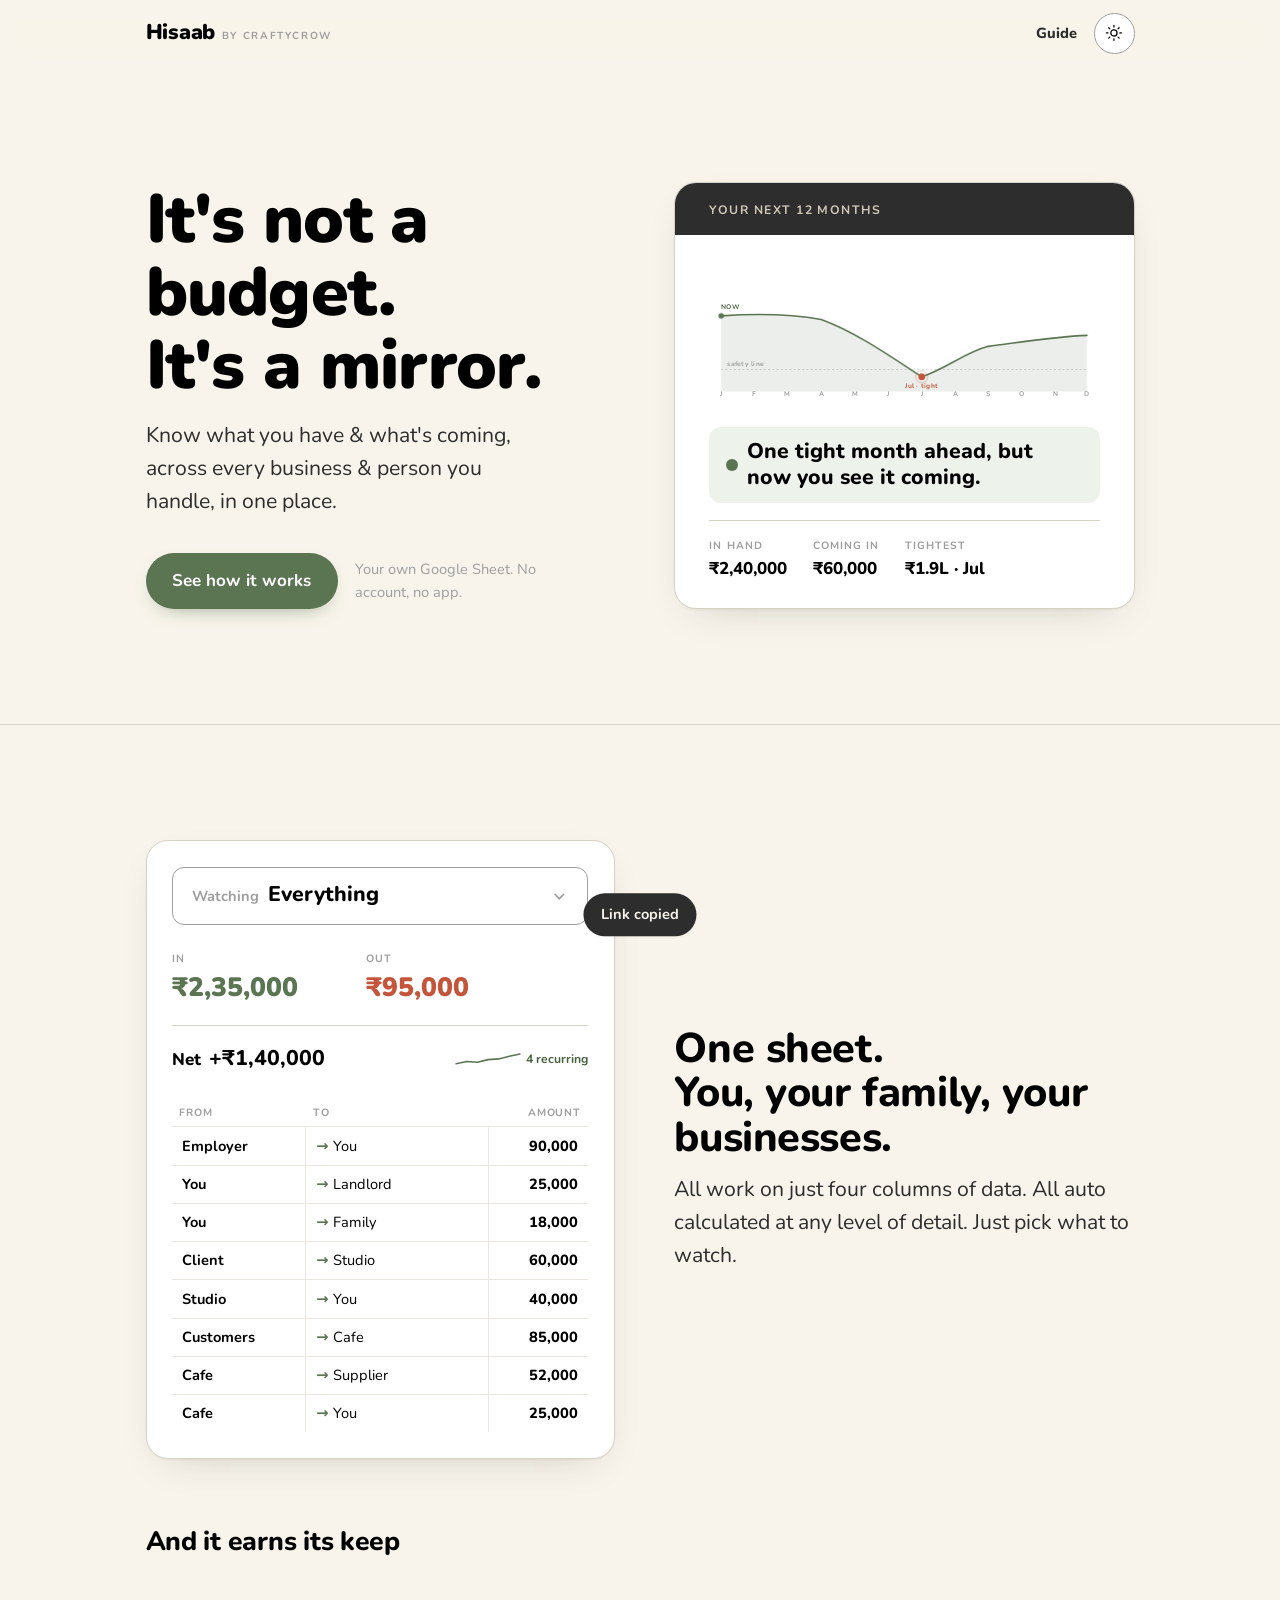
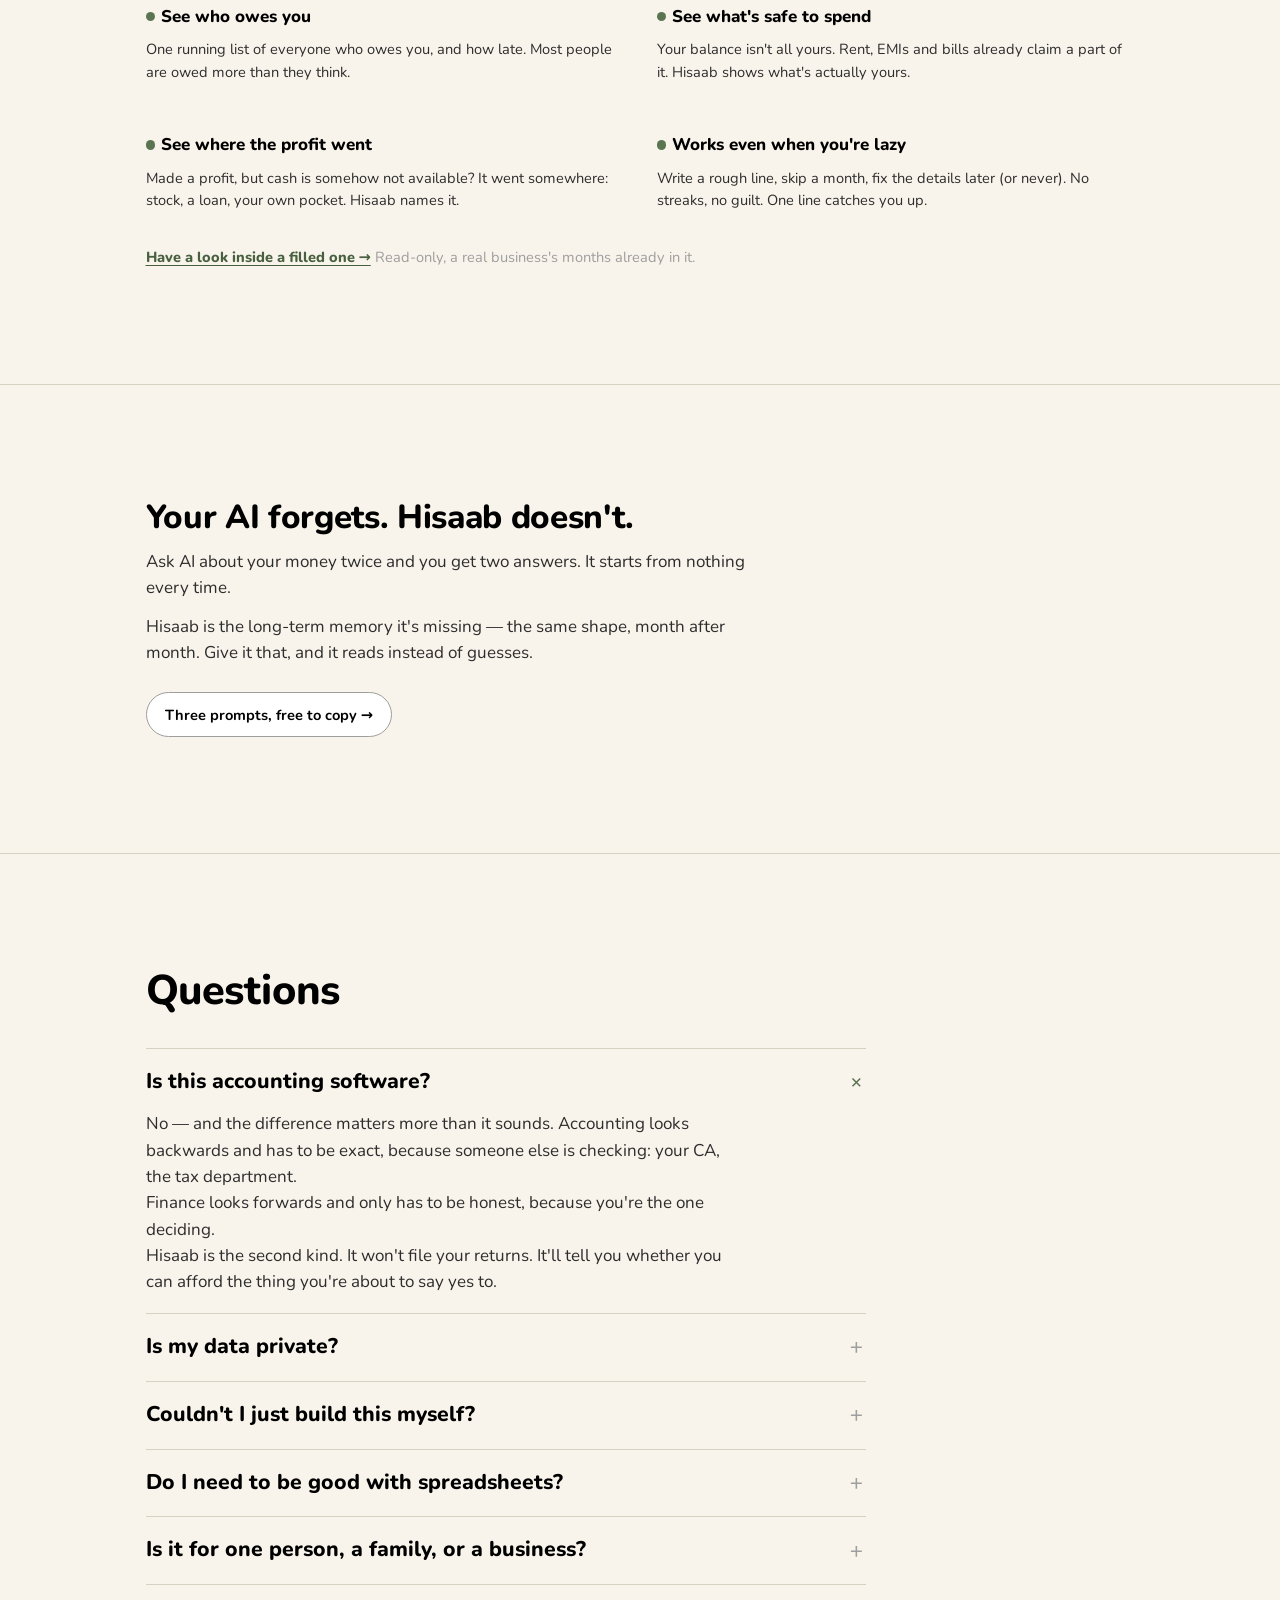
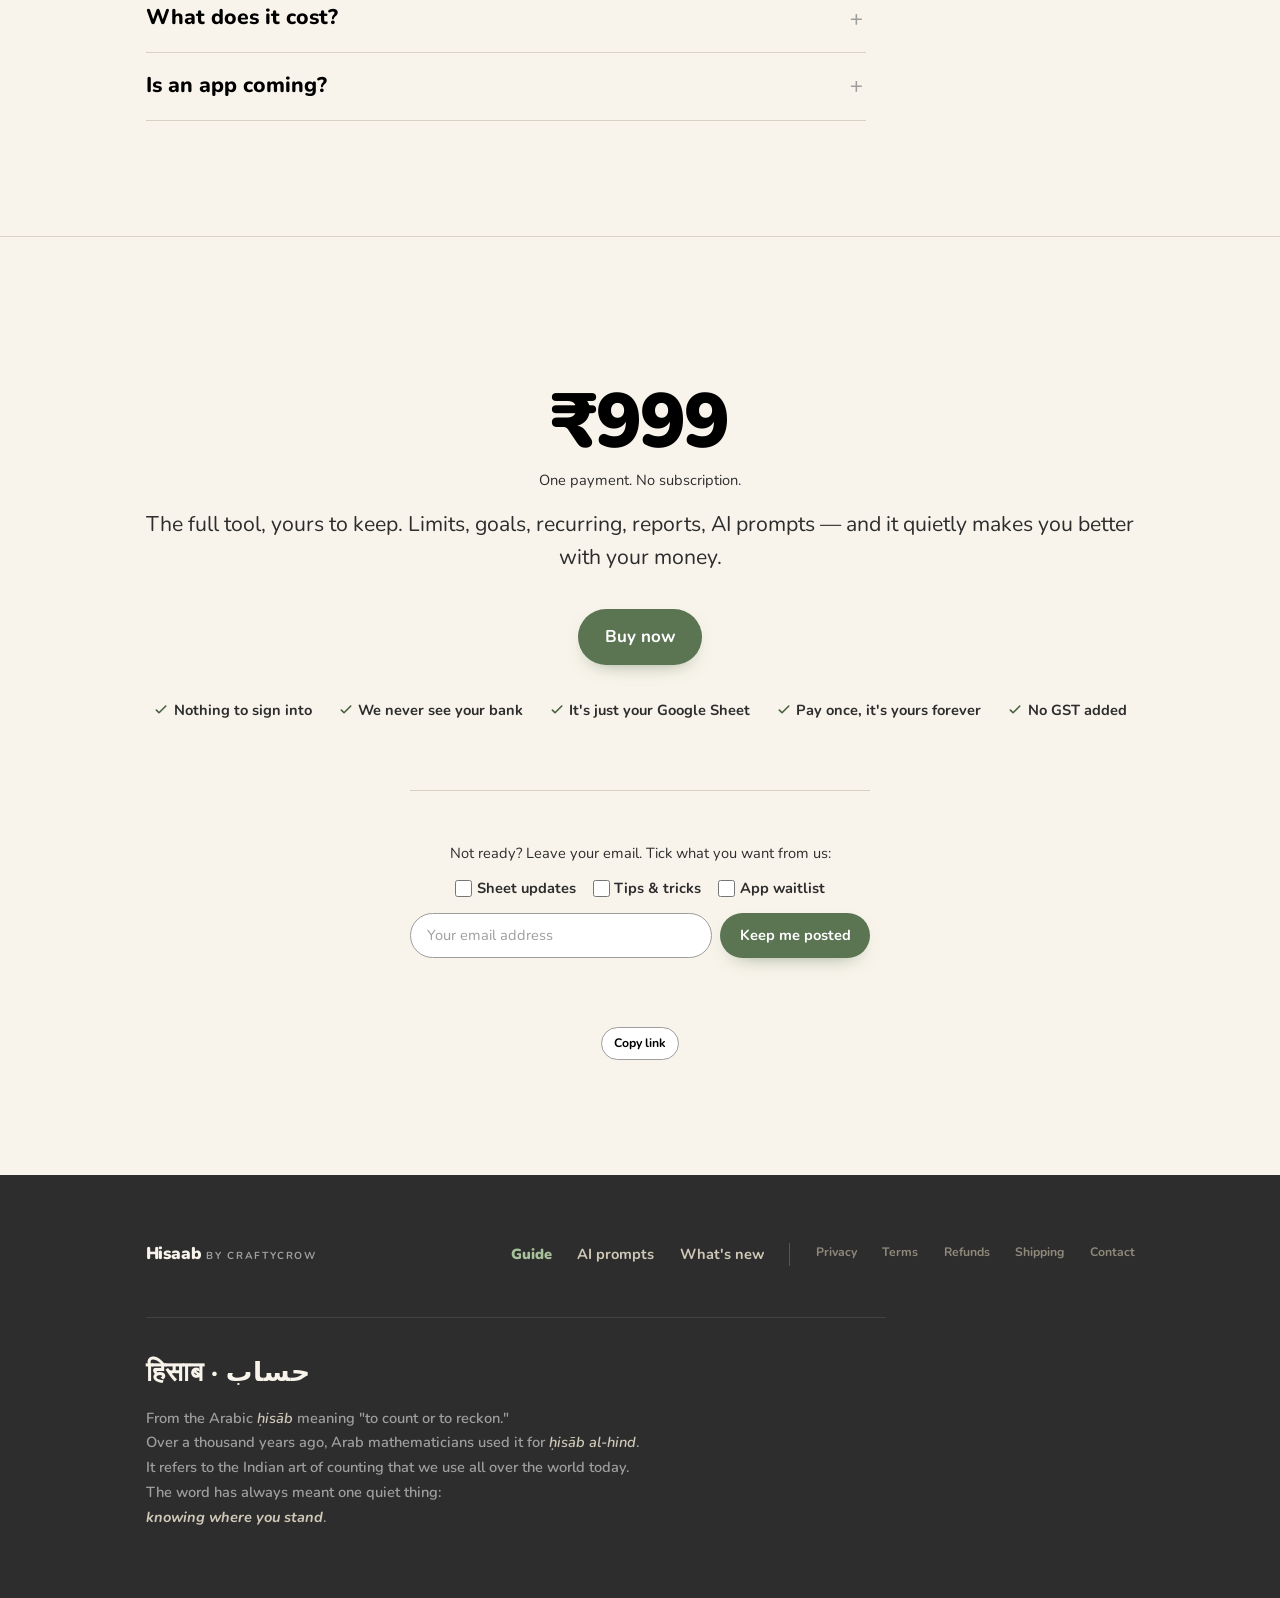
==== commit 2fc093ef: "Price: ₹999, once The ₹112 launch price said "through 2 Oct, increases after". It now reads ₹999 on " ====
--- a/docs/index.html
+++ b/docs/index.html
@@ -456,7 +456,7 @@
         </details>
         <details>
           <summary>What does it cost?<svg class="chev" viewBox="0 0 24 24" fill="none" stroke="currentColor" stroke-width="2"><path d="M12 5v14M5 12h14"/></svg></summary>
-          <p>₹112, once, through 2 Oct — increases after. It's your Google Sheet, not our server — nothing for us to run means nothing for you to renew.
+          <p>₹999, once. It's your Google Sheet, not our server — nothing for us to run means nothing for you to renew.
               <br> We also run live group sessions every so often. You're never alone with a file.</p>
         </details>
         <details>
@@ -472,10 +472,10 @@
   <section class="section cta" id="get">
     <div class="wrap">
       <p class="label reveal" style="color:var(--accent-ink);margin-bottom:var(--sp-3)">Start hisaabing</p>
-      <div class="price display tnum reveal">₹112</div>
-      <p class="pricenote reveal">₹112 through 2 Oct. Increases after.</p>
+      <div class="price display tnum reveal">₹999</div>
+      <p class="pricenote reveal">One payment. No subscription.</p>
       <p class="sub reveal">The full tool, yours to keep. Limits, goals, recurring, reports, AI prompts — and it quietly makes you better with your money.</p>
-      <!-- RAZORPAY: live ₹112 Payment Page. -->
+      <!-- RAZORPAY: live ₹999 Payment Page (raised from ₹112 on 8 Nov 2026). -->
       <a href="https://rzp.io/rzp/hisaab" class="btn btn-primary btn-lg reveal" id="buyBtn">Buy now</a>
 
       <!-- No demo link at the CTA. A second door beside the buy button is an exit, and
